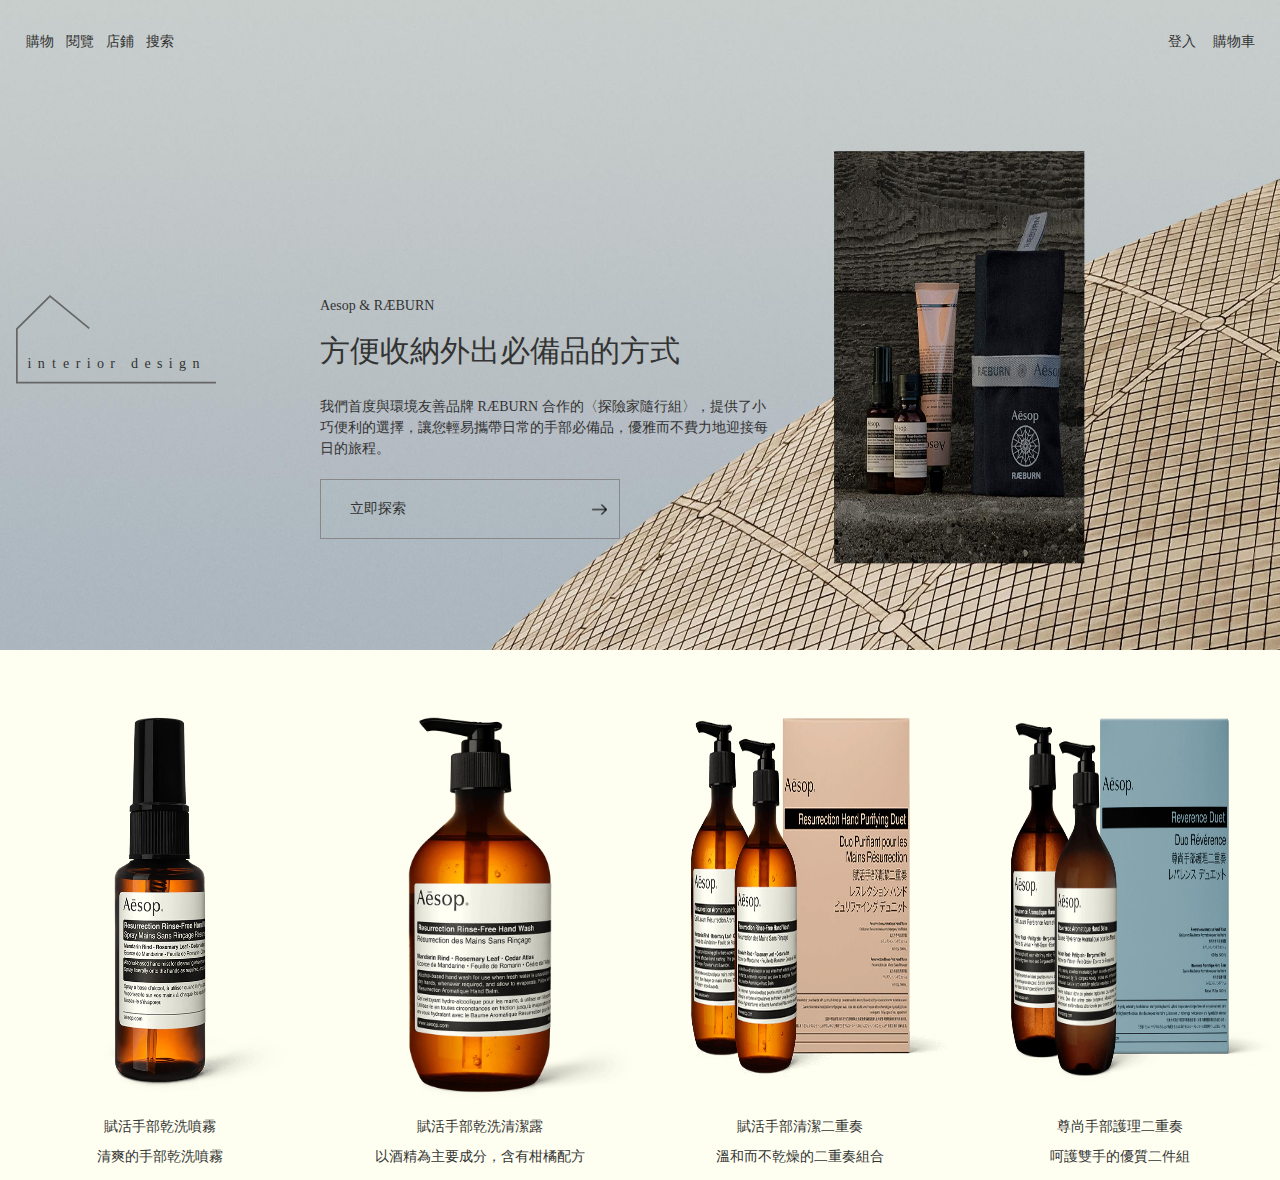
==== index.html @ 41db8bf0 "202103171410" ====
<!DOCTYPE html>
<html lang="en">
<head>
    <meta charset="UTF-8">
    <meta http-equiv="X-UA-Compatible" content="IE=edge">
    <meta name="viewport" content="width=device-width, initial-scale=1.0">
    <title>Aesop | 獻給肌膚、頭髮、身體的護理配方 | Aesop 台灣地區</title>
    <link rel="stylesheet" href="./css/index.css">
    <link rel="stylesheet" href="./lib/reset.css">
</head>

<body>
    <div id="aside">
        <div class="left">
            <a><img src="./img/logo.svg" alt="" id="asideLogo"></a>
            <ul class="aside_kind">
                <li><a href="javascript;">面部肌膚</a></li>
                <li><a href="javascript;">秀髮</a></li>
                <li><a href="javascript;">身體、手部</a></li>
                <li><a href="javascript;">香水</a></li>
                <li><a href="javascript;">家居</a></li>
                <li><a href="javascript;">禮品、禮盒、旅行</a></li>
                <li><a href="javascript;">禮物</a></li>
            </ul>
        </div>
        <div class="middle">
            <ul class="public_kind kind01">
                <li><a href="">以膚質</a></li>
                <li><a href="">護膚禮物</a></li>
                <li><a href="">潔膚</a></li>
                <li><a href="">去角質</a></li>
                <li><a href="">調理和面膜</a></li>
                <li><a href="">面部調理</a></li>
                <li><a href="">保濕</a></li>
                <li><a href="">眼睛和唇部</a></li>
                <li><a href="">剃鬚</a></li>
                <li><a href="">防曬護理/SPF</a></li>
                <li><a href="">禮盒和套裝組</a></li>
                <li><a href="">組合</a></li>
            </ul>
            <ul class="public_kind kind02">
                <li><a href="">查看更多</a></li>
                <li><a href="">洗髮</a></li>
                <li><a href="">潤髮</a></li>
                <li><a href="">調理</a></li>
                <li><a href="">造型</a></li>
            </ul>
            <ul class="public_kind kind03">
                <li><a href="">查看更多</a></li>
                <li><a href="">手部和身體保養物</a></li>
                <li><a href="">手部</a></li>
                <li><a href="">身體</a></li>
                <li><a href="">個人護理</a></li>
                <li><a href="">組合</a></li>
            </ul>
            <ul class="public_kind kind04">
                <li><a href="">查看更多 香水</a></li>
            </ul>
            <ul class="public_kind kind05">
                <li><a href="">查看更多</a></li>
                <li><a href="">家居禮物</a></li>
                <li><a href="">香味家居</a></li>
                <li><a href="">讀物</a></li>
            </ul>
            <ul class="public_kind kind06">
                <li><a href="">查看更多</a></li>
                <li><a href="">季節性禮盒</a></li>
                <li><a href="">面部</a></li>
                <li><a href="">身體及手部</a></li>
                <li><a href="">旅行</a></li>
                <li><a href="">男士</a></li>
            </ul>
            <ul class="public_kind kind07">
                <li><a href="">查看更多</a></li>
                <li><a href="">季節性禮盒</a></li>
                <li><a href="">備受喜愛之配方</a></li>
                <li><a href="">小禮品</a></li>
                <li><a href="">慷慨餽贈</a></li>
                <li><a href="">寵物自己</a></li>
                <li><a href="">家居禮物</a></li>
                <li><a href="">旅行之禮</a></li>
                <li><a href="">禮品組合</a></li>
            </ul>
        </div>
        <div class="right"></div>
        <img src="./img/icon-cancel.svg" alt="" id="asideCancel">
    </div>
    <div id="background">
        <nav>
            <ul class="left">
                <li><a href="">購物</a></li>
                <li><a href="">閱覽</a></li>
                <li><a href="">店鋪</a></li>
                <li><a href="">搜索</a></li>
            </ul>
            <ul></ul>
            <ul class="right">
                <li><a href="">登入</a></li>
                <li><a href="">購物車</a></li>
            </ul>
        </nav>
        <img src="./img/AesopHomepage.jpg" alt="">
    </div>
    <div id="section01">
        <div class="left">
            <img src="./img/logo.svg" alt="" id="logo">
        </div>
        <div class="middle">
            <p>Aesop & RÆBURN</p>
            <h2>方便收納外出必備品的方式</h2>
            <p>我們首度與環境友善品牌 RÆBURN 合作的〈探險家隨行組〉，提供了小巧便利的選擇，讓您輕易攜帶日常的手部必備品，優雅而不費力地迎接每日的旅程。</p>
            <a><button class="button">
                <span>立即探索</span><img src="./img/right-arrow.png" alt="">
            </button></a>
        </div>
        <div class="right"></div>
    </div>
    <div id="section02"></div>
    <script src="lib/jquery.js"></script>
    <script src="js/view/index.js"></script>
</body>
</html>
---- css/index.css ----
* {
  -webkit-box-sizing: border-box;
          box-sizing: border-box;
}

img {
  width: 100%;
}

body {
  position: relative;
  background-color: #fffff1;
}

div#aside {
  display: -webkit-box;
  display: -ms-flexbox;
  display: flex;
  position: absolute;
  left: 0;
  width: 100%;
  height: 100vh;
  border: 1px solid blue;
  background-color: #eee9e5;
  -webkit-transform: translateX(-100%);
          transform: translateX(-100%);
  z-index: 2;
  -webkit-transition: -webkit-transform 1.5s;
  transition: -webkit-transform 1.5s;
  transition: transform 1.5s;
  transition: transform 1.5s, -webkit-transform 1.5s;
}

div#aside div.left {
  width: 33%;
  margin-left: 2%;
  border: 1px solid blue;
}

div#aside div.left a {
  cursor: pointer;
}

div#aside div.left a img#asideLogo {
  width: 150px;
  margin-top: 40%;
  margin-bottom: 8%;
}

div#aside div.left ul.aside_kind li {
  margin-bottom: 3%;
}

div#aside div.left ul.aside_kind li a {
  text-decoration: none;
  color: #333333;
  font-family: 'Noto sans Tc';
  font-weight: 300;
  font-size: 26px;
}

div#aside div.middle {
  width: 33%;
  margin-left: 2%;
}

div#aside div.middle ul.public_kind {
  display: none;
  margin-top: 58%;
  -webkit-transition: -webkit-transform 1.5s;
  transition: -webkit-transform 1.5s;
  transition: transform 1.5s;
  transition: transform 1.5s, -webkit-transform 1.5s;
  -webkit-transform: translateX(-10%);
          transform: translateX(-10%);
}

div#aside div.middle ul.public_kind li {
  margin-bottom: 2%;
}

div#aside div.middle ul.public_kind li a {
  text-decoration: none;
  color: #333333;
  font-family: 'Noto sans Tc';
  font-weight: 300;
  font-size: 26px;
}

div#aside div.middle ul.mouseShow {
  display: block;
  -webkit-transform: translateX(-10%);
          transform: translateX(-10%);
}

div#aside div.middle ul.public_kind > li:nth-child(1) {
  margin-bottom: 7%;
}

div#aside div.right {
  width: 33%;
}

div#aside img#asideCancel {
  width: 20px;
  position: absolute;
  right: 5%;
  top: 10%;
  cursor: pointer;
}

div#background {
  position: relative;
}

div#background nav {
  display: -webkit-box;
  display: -ms-flexbox;
  display: flex;
  position: absolute;
  top: 5%;
  left: 2%;
  width: 100%;
}

div#background nav ul {
  width: 33%;
  list-style: none;
}

div#background nav ul li {
  display: inline-block;
  list-style: none;
  margin-right: 2%;
}

div#background nav ul li :after {
  content: '';
  position: absolute;
  bottom: -2px;
  left: 0;
  width: 0%;
  border-bottom: 0px solid #333333;
  -webkit-transition: all .5s;
  transition: all .5s;
}

div#background nav ul li :hover:after {
  width: 100%;
  border-bottom: 1px solid #333333;
}

div#background nav ul li a {
  position: relative;
  font-size: 14px;
  text-decoration: none;
  color: #333333;
  font-family: 'Noto Sans Tc';
  font-weight: 300;
  z-index: 2;
}

div#background nav ul.right {
  text-align: right;
  margin-right: 3%;
}

div#background nav ul.right li {
  margin-right: 3%;
}

div#background img {
  height: 650px;
}

div#section01 {
  position: absolute;
  width: 100%;
  top: 25%;
  display: -webkit-box;
  display: -ms-flexbox;
  display: flex;
}

div#section01 div.left {
  width: 25%;
}

div#section01 div.left img#logo {
  margin-left: 5%;
  width: 200px;
}

div#section01 div.middle {
  width: 35%;
}

div#section01 div.middle p {
  font-size: 14px;
  margin-bottom: 20px;
  line-height: 1.5;
  font-family: 'Noto Sans TC';
  font-weight: 400;
  color: #333333;
}

div#section01 div.middle h2 {
  font-size: 30px;
  margin-bottom: 30px;
  font-family: 'Noto Sans TC';
  font-weight: 400;
  color: #333333;
}

div#section01 div.middle a {
  cursor: pointer;
}

div#section01 div.middle a :hover {
  background-color: #333333;
}

div#section01 div.middle a :hover span {
  color: #fffff1;
}

div#section01 div.middle a button {
  background: none;
  border: 1px solid #888888;
  cursor: pointer;
  display: -webkit-box;
  display: -ms-flexbox;
  display: flex;
  -webkit-box-pack: justify;
      -ms-flex-pack: justify;
          justify-content: space-between;
  -webkit-box-align: center;
      -ms-flex-align: center;
          align-items: center;
  width: 300px;
  height: 60px;
  -webkit-transition: all .5s;
  transition: all .5s;
}

div#section01 div.middle a button span {
  font-size: 14px;
  font-family: 'Noto Sans TC';
  font-weight: 400;
  color: #333333;
  margin-left: 8%;
  -webkit-transition: all .5s;
  transition: all .5s;
}

div#section01 div.middle a button img {
  width: 15px;
  margin-right: 2%;
}

div#section01 div.right {
  width: 40%;
}

div#section02 {
  display: -webkit-box;
  display: -ms-flexbox;
  display: flex;
  margin-top: 5%;
}

div#section02 .section02_product {
  width: 25%;
}

div#section02 .section02_product a {
  text-decoration: none;
  position: relative;
  display: block;
  margin: 0 auto;
}

div#section02 .section02_product a :after {
  content: '';
  position: absolute;
  bottom: -2px;
  left: 35%;
  width: 0%;
  border-bottom: 0px solid #333333;
  -webkit-transition: all .5s;
  transition: all .5s;
}

div#section02 .section02_product a :hover:after {
  width: 30%;
  border-bottom: 1px solid #333333;
}

div#section02 .section02_product img {
  height: 400px;
}

div#section02 .section02_product h1.section02_title {
  position: relative;
  font-size: 14px;
  font-family: 'Noto Sans TC';
  font-weight: 400;
  color: #333333;
  text-align: center;
  margin-bottom: 5%;
}
/*# sourceMappingURL=index.css.map */
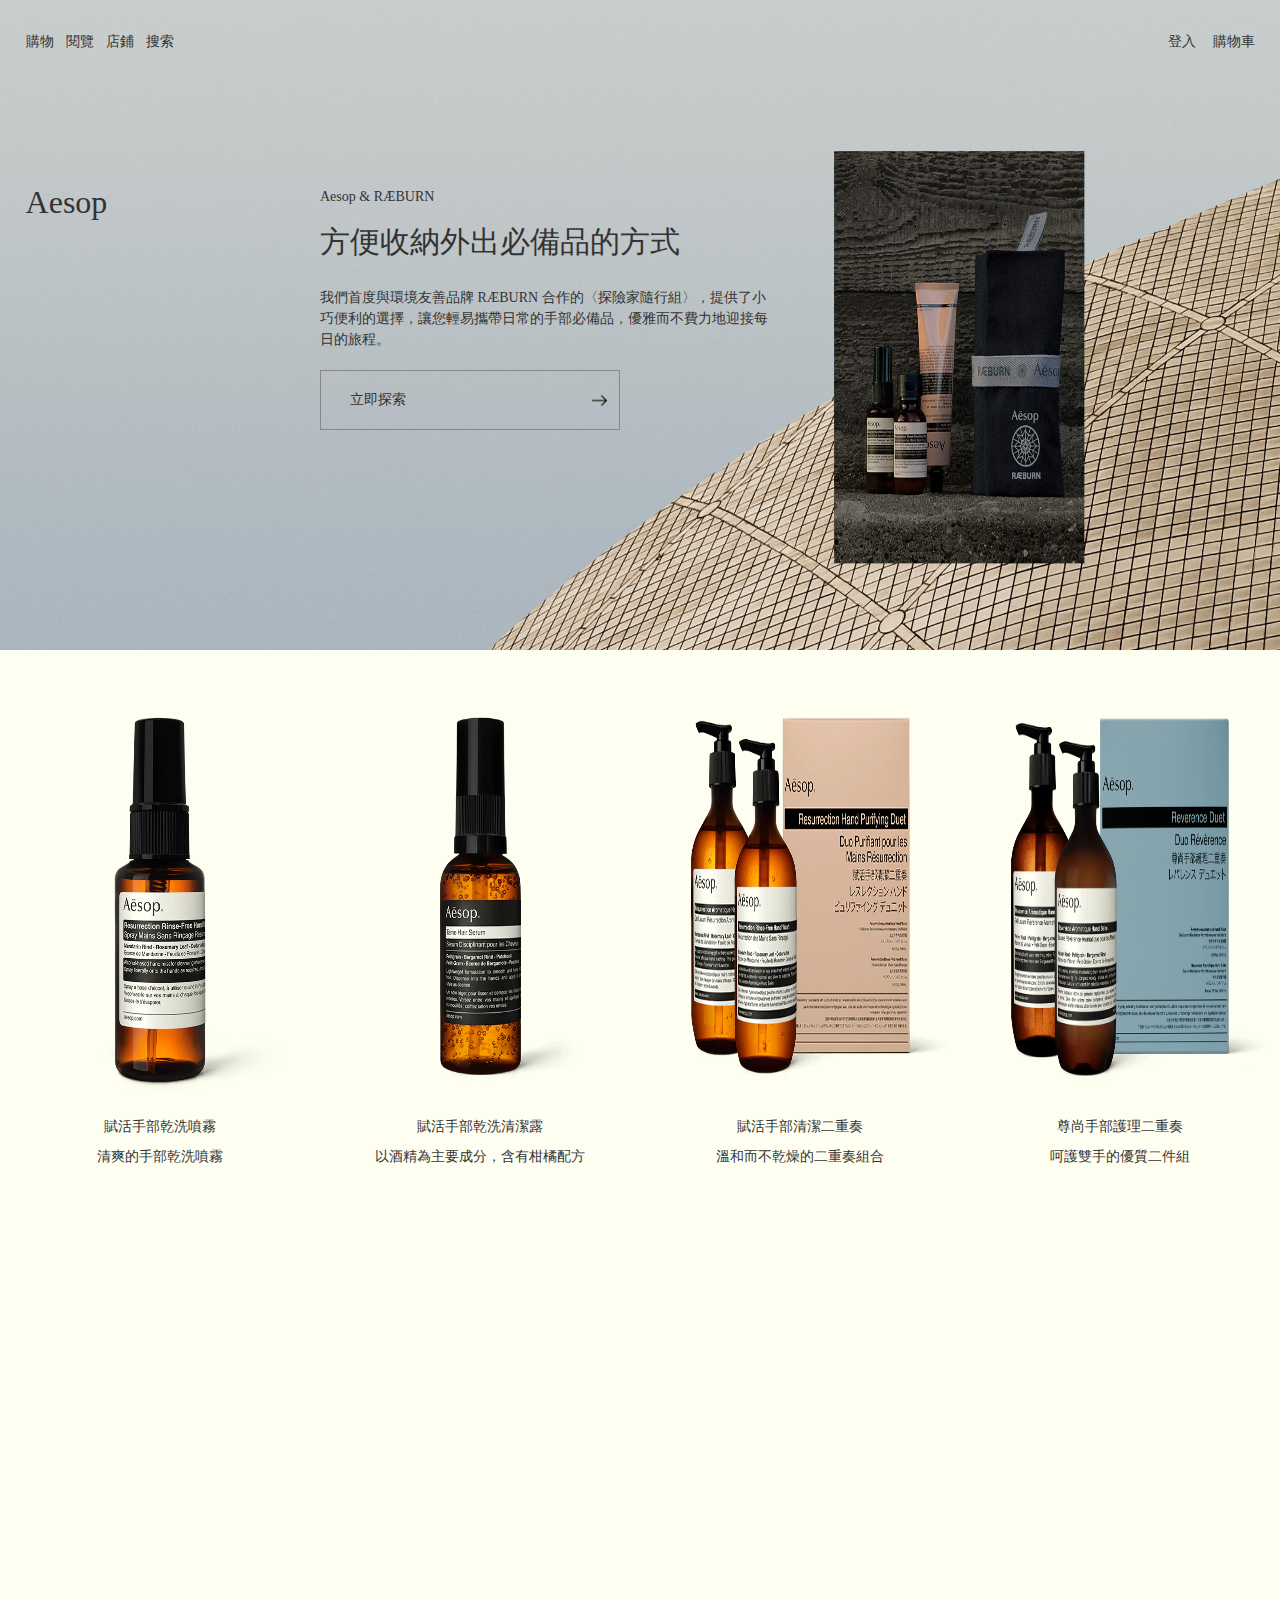
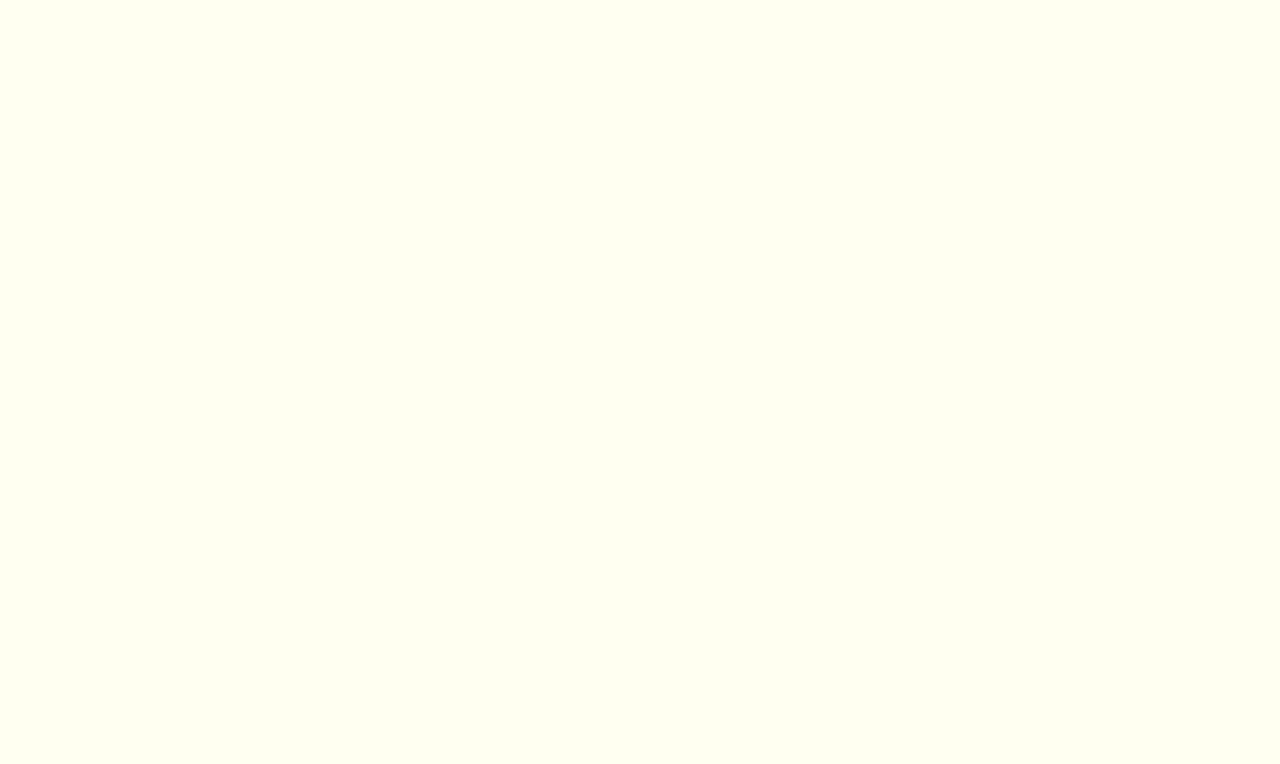
==== commit 5e4aea89: "202103171700  section03 完成" ====
--- a/index.html
+++ b/index.html
@@ -12,7 +12,7 @@
 <body>
     <div id="aside">
         <div class="left">
-            <a><img src="./img/logo.svg" alt="" id="asideLogo"></a>
+            <a><h1 id="asideLogo">Aesop</h1></a>
             <ul class="aside_kind">
                 <li><a href="javascript;">面部肌膚</a></li>
                 <li><a href="javascript;">秀髮</a></li>
@@ -99,11 +99,11 @@
                 <li><a href="">購物車</a></li>
             </ul>
         </nav>
-        <img src="./img/AesopHomepage.jpg" alt="">
+        <img src="./img/index/AesopHomepage.jpg" alt="">
     </div>
     <div id="section01">
         <div class="left">
-            <img src="./img/logo.svg" alt="" id="logo">
+            <a href=""><h1 id="logo">Aesop</h1></a>
         </div>
         <div class="middle">
             <p>Aesop & RÆBURN</p>
@@ -116,6 +116,22 @@
         <div class="right"></div>
     </div>
     <div id="section02"></div>
+    <div id="section03">
+        <div class="section03Container">
+            <div class="left">
+                <h2>撫躁順髮精華</h2>
+                <h3>苦澄、佛手柑、廣藿香</h3>
+                <p>獻給髮絲的精華配方</p>
+                <a href="">發現更多</a>
+            </div>
+            <div class="right">
+                <h2>造型凝露</h2>
+                <h3>萊姆、佛手柑、丁香</h3>
+                <p>定型與水潤之間的平衡</p>
+                <a href="">發現更多</a>
+            </div>
+        </div>
+    </div>
     <script src="lib/jquery.js"></script>
     <script src="js/view/index.js"></script>
 </body>
--- a/css/index.css
+++ b/css/index.css
@@ -39,12 +39,17 @@
 
 div#aside div.left a {
   cursor: pointer;
-}
-
-div#aside div.left a img#asideLogo {
-  width: 150px;
-  margin-top: 40%;
-  margin-bottom: 8%;
+  text-decoration: none;
+}
+
+div#aside div.left a h1#asideLogo {
+  color: #333333;
+  font-family: 'Noto Sans TC';
+  font-weight: 400;
+  margin-top: 35%;
+  margin-bottom: 15%;
+  margin-left: 2%;
+  font-size: 32px;
 }
 
 div#aside div.left ul.aside_kind li {
@@ -176,7 +181,7 @@
 div#section01 {
   position: absolute;
   width: 100%;
-  top: 25%;
+  top: 10%;
   display: -webkit-box;
   display: -ms-flexbox;
   display: flex;
@@ -186,9 +191,16 @@
   width: 25%;
 }
 
-div#section01 div.left img#logo {
-  margin-left: 5%;
-  width: 200px;
+div#section01 div.left a {
+  text-decoration: none;
+}
+
+div#section01 div.left a h1#logo {
+  color: #333333;
+  font-family: 'Noto Sans TC';
+  font-weight: 400;
+  margin-left: 8%;
+  font-size: 32px;
 }
 
 div#section01 div.middle {
@@ -309,4 +321,118 @@
   text-align: center;
   margin-bottom: 5%;
 }
+
+div#section03 {
+  margin-top: 5%;
+}
+
+div#section03 div.section03Container {
+  display: -webkit-box;
+  display: -ms-flexbox;
+  display: flex;
+  width: 100%;
+  margin-bottom: 500px;
+}
+
+div#section03 div.section03Container div.left {
+  width: 50%;
+  background-image: url("../img/index/Aesop_Tame1.jpg");
+  background-repeat: no-repeat;
+  background-size: 300%;
+  background-position: bottom center;
+  -webkit-transition: opacity,1s;
+  transition: opacity,1s;
+  opacity: 0;
+}
+
+div#section03 div.section03Container div.left h2 {
+  font-size: 30px;
+  font-family: 'Noto Sans TC';
+  font-weight: 300;
+  color: #FFFEF2;
+  text-align: center;
+  margin-bottom: 5%;
+  margin-top: 15%;
+}
+
+div#section03 div.section03Container div.left h3 {
+  font-size: 16px;
+  font-family: 'Noto Sans TC';
+  font-weight: 300;
+  color: #FFFEF2;
+  text-align: center;
+  margin-bottom: 5%;
+}
+
+div#section03 div.section03Container div.left P {
+  font-size: 14px;
+  font-family: 'Noto Sans TC';
+  font-weight: 300;
+  color: #FFFEF2;
+  text-align: center;
+  margin-bottom: 5%;
+}
+
+div#section03 div.section03Container div.left a {
+  display: block;
+  font-size: 16px;
+  font-family: 'Noto Sans TC';
+  font-weight: 300;
+  color: #FFFEF2;
+  text-align: center;
+  margin-bottom: 55%;
+}
+
+div#section03 div.section03Container div.right {
+  width: 50%;
+  background-image: url("../img/index/Aesop_Tame.jpg");
+  background-repeat: no-repeat;
+  background-size: 300%;
+  background-position: bottom center;
+  -webkit-transition: opacity,1s;
+  transition: opacity,1s;
+  opacity: 0;
+}
+
+div#section03 div.section03Container div.right h2 {
+  font-size: 30px;
+  font-family: 'Noto Sans TC';
+  font-weight: 300;
+  color: #FFFEF2;
+  text-align: center;
+  margin-bottom: 5%;
+  margin-top: 15%;
+}
+
+div#section03 div.section03Container div.right h3 {
+  font-size: 16px;
+  font-family: 'Noto Sans TC';
+  font-weight: 300;
+  color: #FFFEF2;
+  text-align: center;
+  margin-bottom: 5%;
+}
+
+div#section03 div.section03Container div.right P {
+  font-size: 14px;
+  font-family: 'Noto Sans TC';
+  font-weight: 300;
+  color: #FFFEF2;
+  text-align: center;
+  margin-bottom: 5%;
+}
+
+div#section03 div.section03Container div.right a {
+  display: block;
+  font-size: 16px;
+  font-family: 'Noto Sans TC';
+  font-weight: 300;
+  color: #FFFEF2;
+  text-align: center;
+  margin-bottom: 55%;
+}
+
+div#section03 div.section03Container div.s03Active {
+  opacity: 1;
+}
 /*# sourceMappingURL=index.css.map */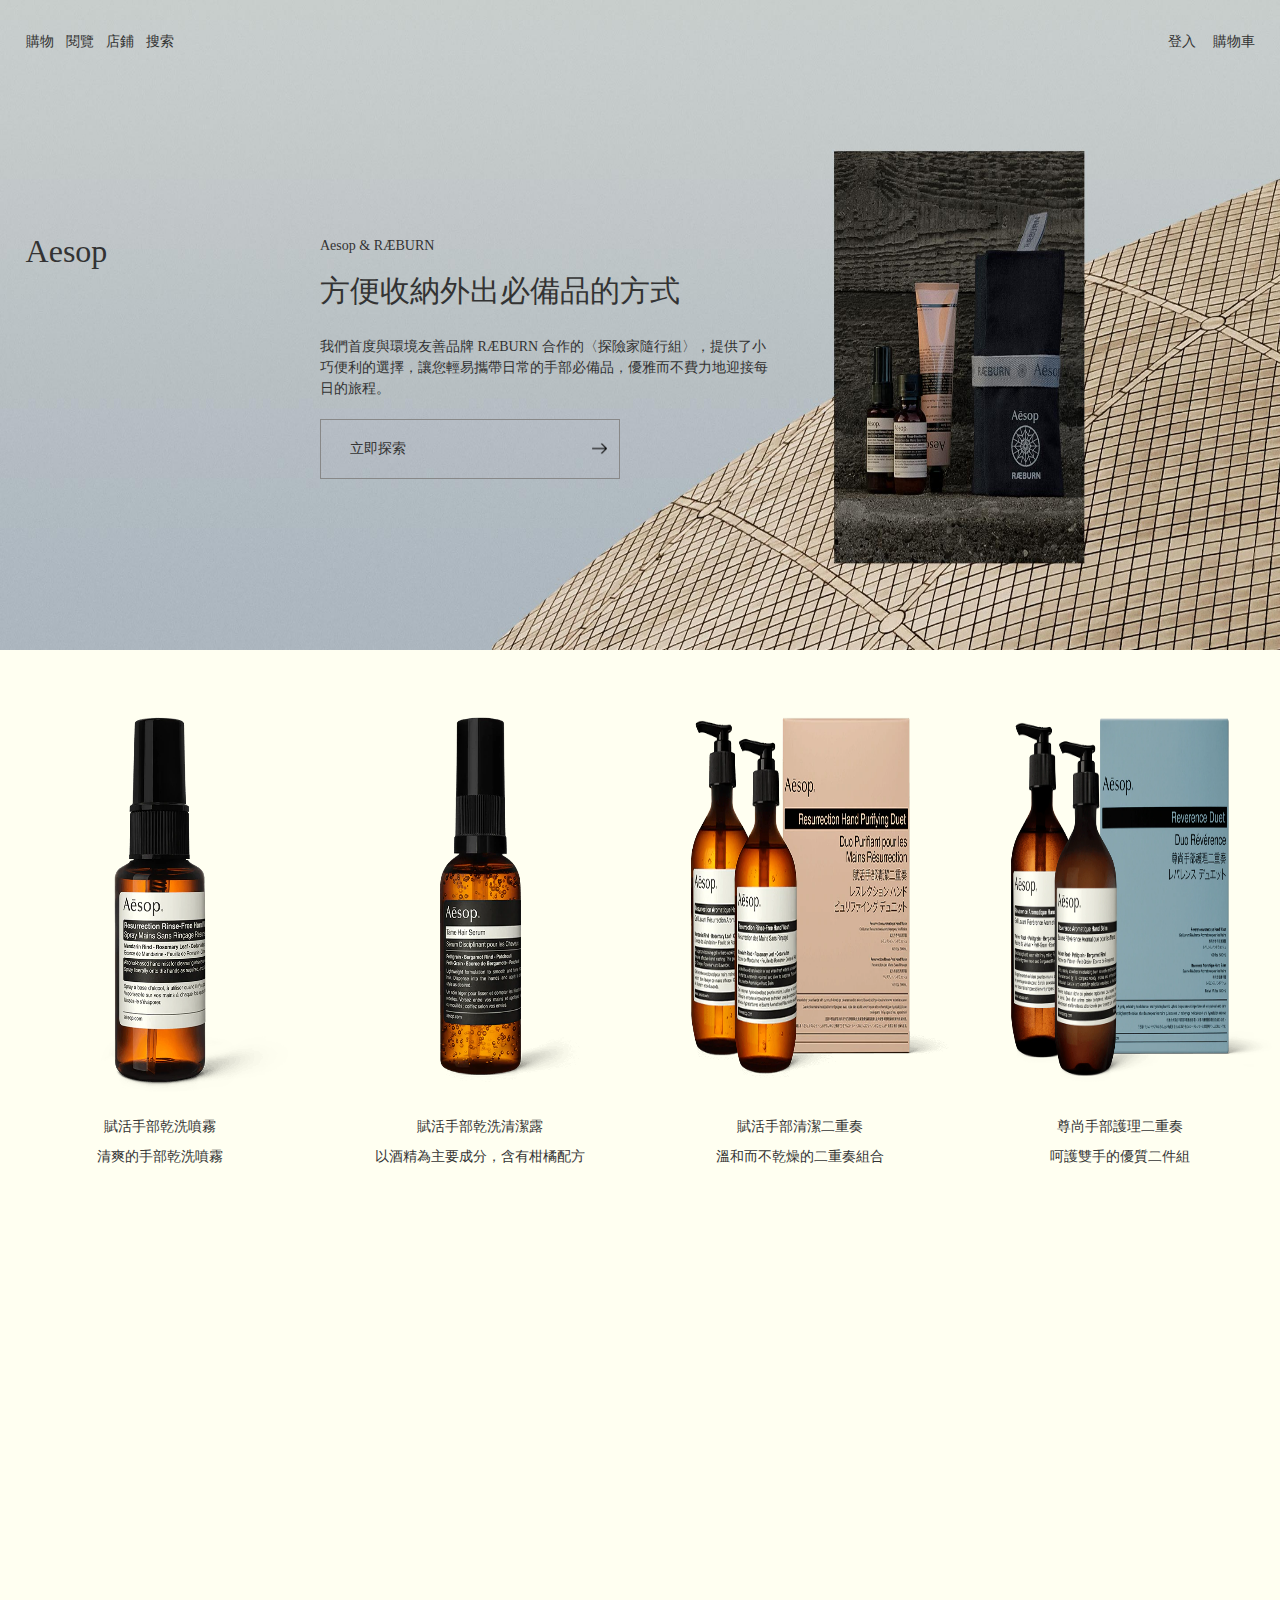
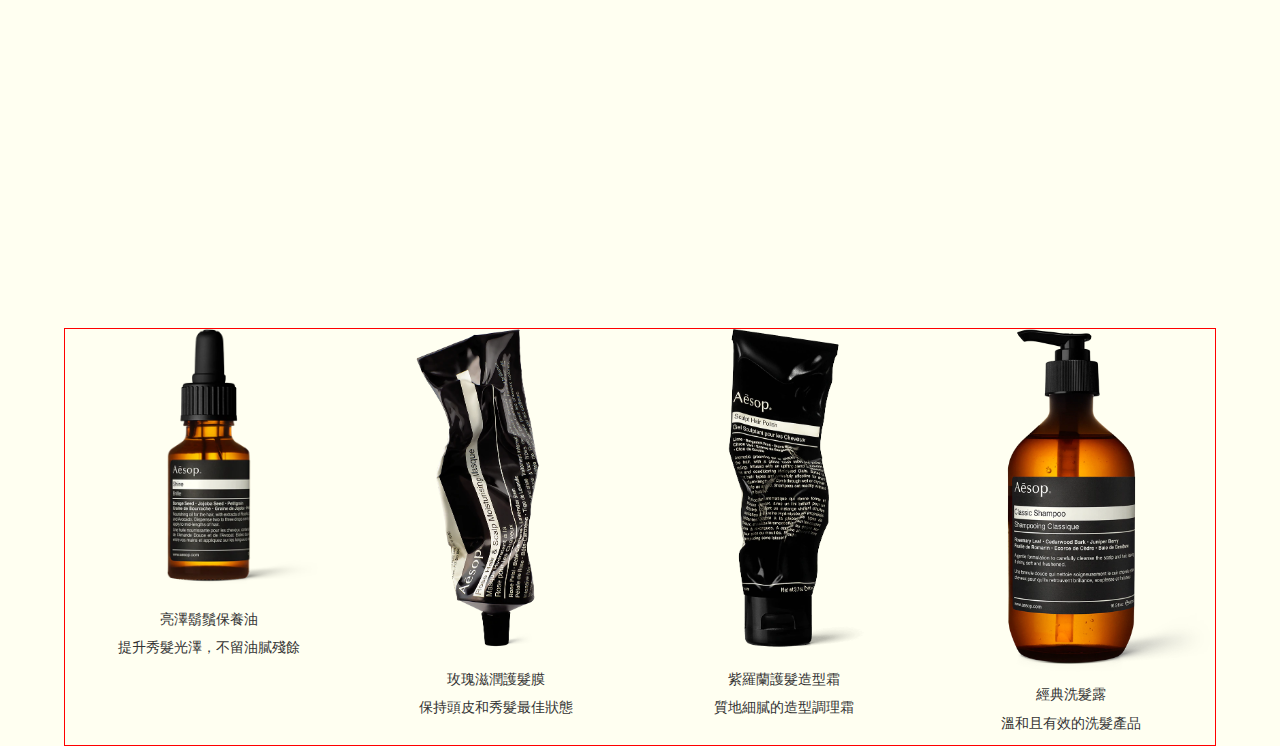
==== commit 25fec85f: "Merge pull request #8 from SamWang231654/dev" ====
--- a/index.html
+++ b/index.html
@@ -132,6 +132,11 @@
             </div>
         </div>
     </div>
+    <div id="section04">
+        <div class="section04Container">
+            
+        </div>
+    </div>
     <script src="lib/jquery.js"></script>
     <script src="js/view/index.js"></script>
 </body>
--- a/css/index.css
+++ b/css/index.css
@@ -281,18 +281,18 @@
   margin-top: 5%;
 }
 
-div#section02 .section02_product {
+div#section02 .section_product {
   width: 25%;
 }
 
-div#section02 .section02_product a {
+div#section02 .section_product a {
   text-decoration: none;
   position: relative;
   display: block;
   margin: 0 auto;
 }
 
-div#section02 .section02_product a :after {
+div#section02 .section_product a :after {
   content: '';
   position: absolute;
   bottom: -2px;
@@ -303,16 +303,16 @@
   transition: all .5s;
 }
 
-div#section02 .section02_product a :hover:after {
+div#section02 .section_product a :hover:after {
   width: 30%;
   border-bottom: 1px solid #333333;
 }
 
-div#section02 .section02_product img {
+div#section02 .section_product img {
   height: 400px;
 }
 
-div#section02 .section02_product h1.section02_title {
+div#section02 .section_product h1.section_title {
   position: relative;
   font-size: 14px;
   font-family: 'Noto Sans TC';
@@ -331,7 +331,6 @@
   display: -ms-flexbox;
   display: flex;
   width: 100%;
-  margin-bottom: 500px;
 }
 
 div#section03 div.section03Container div.left {
@@ -435,4 +434,60 @@
 div#section03 div.section03Container div.s03Active {
   opacity: 1;
 }
+
+div#section04 {
+  margin-top: 5%;
+}
+
+div#section04 div.section04Container {
+  display: -webkit-box;
+  display: -ms-flexbox;
+  display: flex;
+  width: 90%;
+  margin: 0 auto;
+  border: 1px solid red;
+}
+
+div#section04 div.section04Container .section_product {
+  -ms-flex-negative: 0;
+      flex-shrink: 0;
+  width: 25%;
+}
+
+div#section04 div.section04Container .section_product a {
+  text-decoration: none;
+  position: relative;
+  display: block;
+  margin: 0 auto;
+}
+
+div#section04 div.section04Container .section_product a :after {
+  content: '';
+  position: absolute;
+  bottom: -2px;
+  left: 35%;
+  width: 0%;
+  border-bottom: 0px solid #333333;
+  -webkit-transition: all .5s;
+  transition: all .5s;
+}
+
+div#section04 div.section04Container .section_product a :hover:after {
+  width: 30%;
+  border-bottom: 1px solid #333333;
+}
+
+div#section04 div.section04Container .section_product img {
+  height: 20%;
+}
+
+div#section04 div.section04Container .section_product h1.section_title {
+  position: relative;
+  font-size: 14px;
+  font-family: 'Noto Sans TC';
+  font-weight: 400;
+  color: #333333;
+  text-align: center;
+  margin-bottom: 5%;
+}
 /*# sourceMappingURL=index.css.map */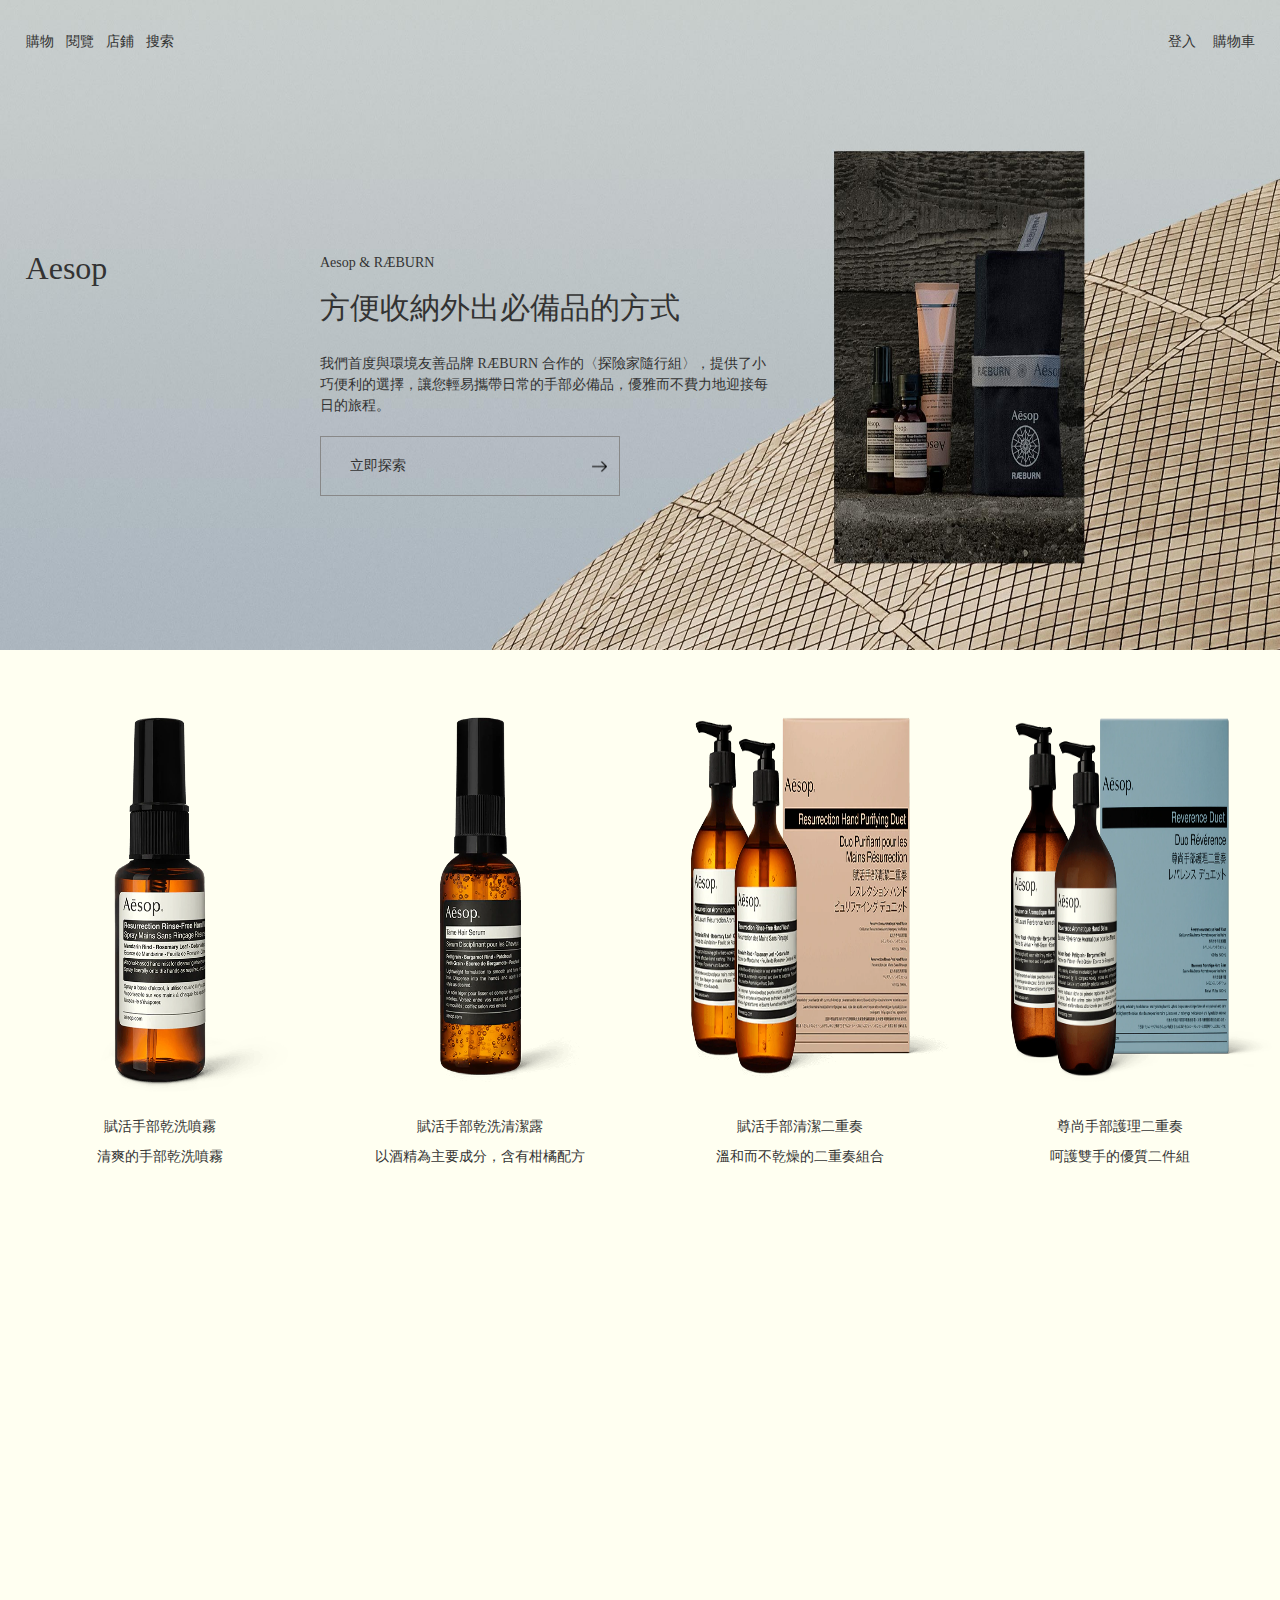
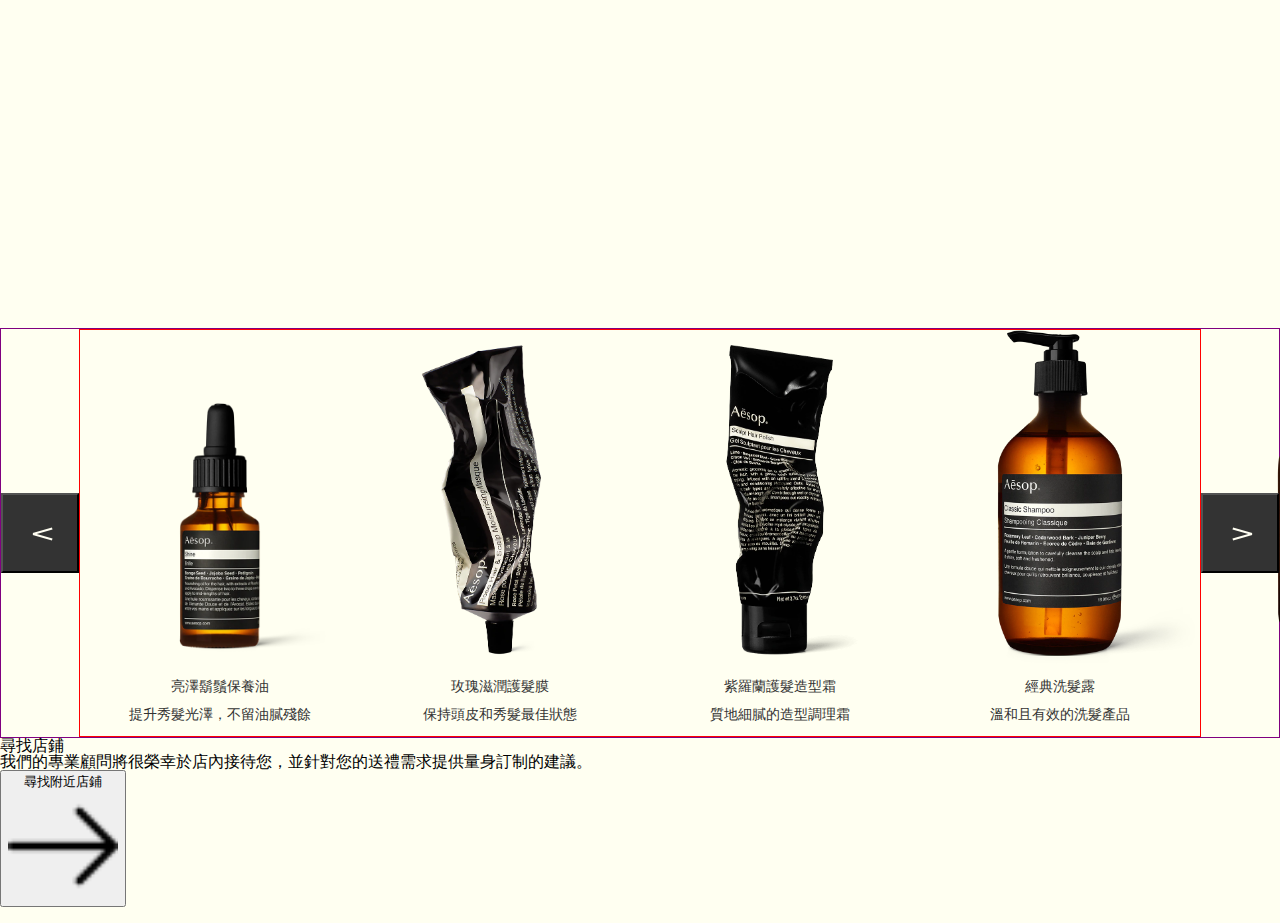
==== commit 39276759: "Merge pull request #9 from SamWang231654/dev" ====
--- a/index.html
+++ b/index.html
@@ -1,5 +1,5 @@
 <!DOCTYPE html>
-<html lang="en">
+<html lang="zh-hant">
 <head>
     <meta charset="UTF-8">
     <meta http-equiv="X-UA-Compatible" content="IE=edge">
@@ -133,11 +133,34 @@
         </div>
     </div>
     <div id="section04">
+        <button id="leftArrow">
+            <span id="arrow1"></span>
+            <span id="arrow2"></span>
+        </button> 
         <div class="section04Container">
-            
+        </div>
+        <button id="rightArrow">
+            <span id="arrow3"></span>
+            <span id="arrow4"></span>
+        </button>  
+    </div>
+    <div id="section05">
+        <div class="left">
+            <h2>尋找店鋪</h2>
+            <p>我們的專業顧問將很榮幸於店內接待您，並針對您的送禮需求提供量身訂制的建議。</p>
+            <a><button class="button">
+                <span>尋找附近店鋪</span><img src="./img/right-arrow.png" alt="">
+            </button></a>
+        </div>
+        <div class="right">
+            <div class="carouselContainer">
+                <div class="carouselSlider">
+                    <img src="" alt="">
+                </div>
+            </div>
         </div>
     </div>
     <script src="lib/jquery.js"></script>
-    <script src="js/view/index.js"></script>
+    <script defer src="js/view/index.js"></script>
 </body>
 </html>--- a/css/index.css
+++ b/css/index.css
@@ -237,6 +237,7 @@
 }
 
 div#section01 div.middle a button {
+  outline: none;
   background: none;
   border: 1px solid #888888;
   cursor: pointer;
@@ -437,6 +438,78 @@
 
 div#section04 {
   margin-top: 5%;
+  border: 1px solid purple;
+  display: -webkit-box;
+  display: -ms-flexbox;
+  display: flex;
+  -webkit-box-pack: center;
+      -ms-flex-pack: center;
+          justify-content: center;
+  -webkit-box-align: center;
+      -ms-flex-align: center;
+          align-items: center;
+}
+
+div#section04 button#leftArrow {
+  outline: none;
+  position: relative;
+  width: 80px;
+  height: 80px;
+  cursor: pointer;
+  background-color: #333333;
+}
+
+div#section04 button#leftArrow span#arrow1 {
+  position: absolute;
+  left: 40%;
+  width: 20px;
+  border: 1px solid #FFFEF2;
+  -webkit-transform-origin: left;
+          transform-origin: left;
+  -webkit-transform: rotate(-16deg);
+          transform: rotate(-16deg);
+}
+
+div#section04 button#leftArrow span#arrow2 {
+  position: absolute;
+  left: 40%;
+  width: 20px;
+  border: 1px solid #FFFEF2;
+  -webkit-transform-origin: left;
+          transform-origin: left;
+  -webkit-transform: rotate(16deg);
+          transform: rotate(16deg);
+}
+
+div#section04 button#rightArrow {
+  cursor: pointer;
+  outline: none;
+  position: relative;
+  width: 80px;
+  height: 80px;
+  background-color: #333333;
+}
+
+div#section04 button#rightArrow span#arrow3 {
+  position: absolute;
+  left: 40%;
+  width: 20px;
+  border: 1px solid #FFFEF2;
+  -webkit-transform-origin: right;
+          transform-origin: right;
+  -webkit-transform: rotate(-16deg);
+          transform: rotate(-16deg);
+}
+
+div#section04 button#rightArrow span#arrow4 {
+  position: absolute;
+  left: 40%;
+  width: 20px;
+  border: 1px solid #FFFEF2;
+  -webkit-transform-origin: right;
+          transform-origin: right;
+  -webkit-transform: rotate(16deg);
+          transform: rotate(16deg);
 }
 
 div#section04 div.section04Container {
@@ -446,6 +519,9 @@
   width: 90%;
   margin: 0 auto;
   border: 1px solid red;
+  -webkit-box-align: end;
+      -ms-flex-align: end;
+          align-items: flex-end;
 }
 
 div#section04 div.section04Container .section_product {
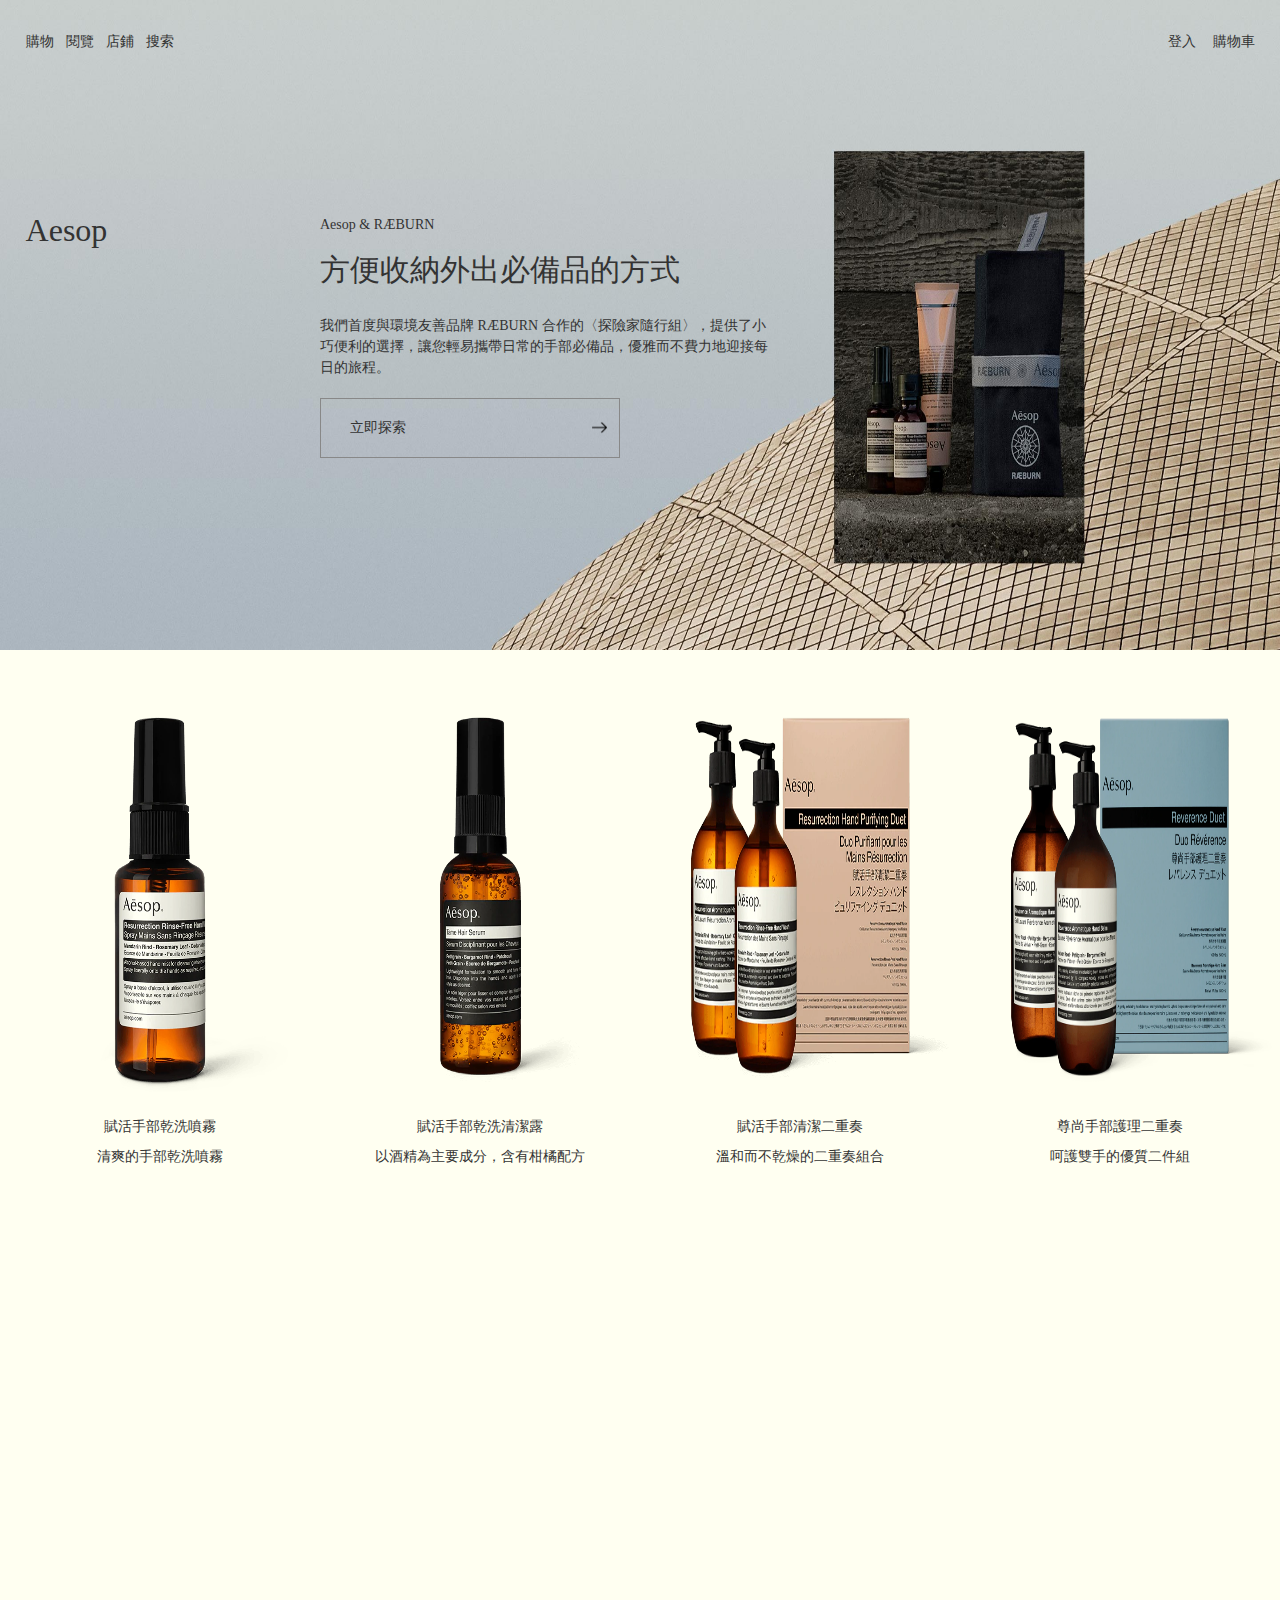
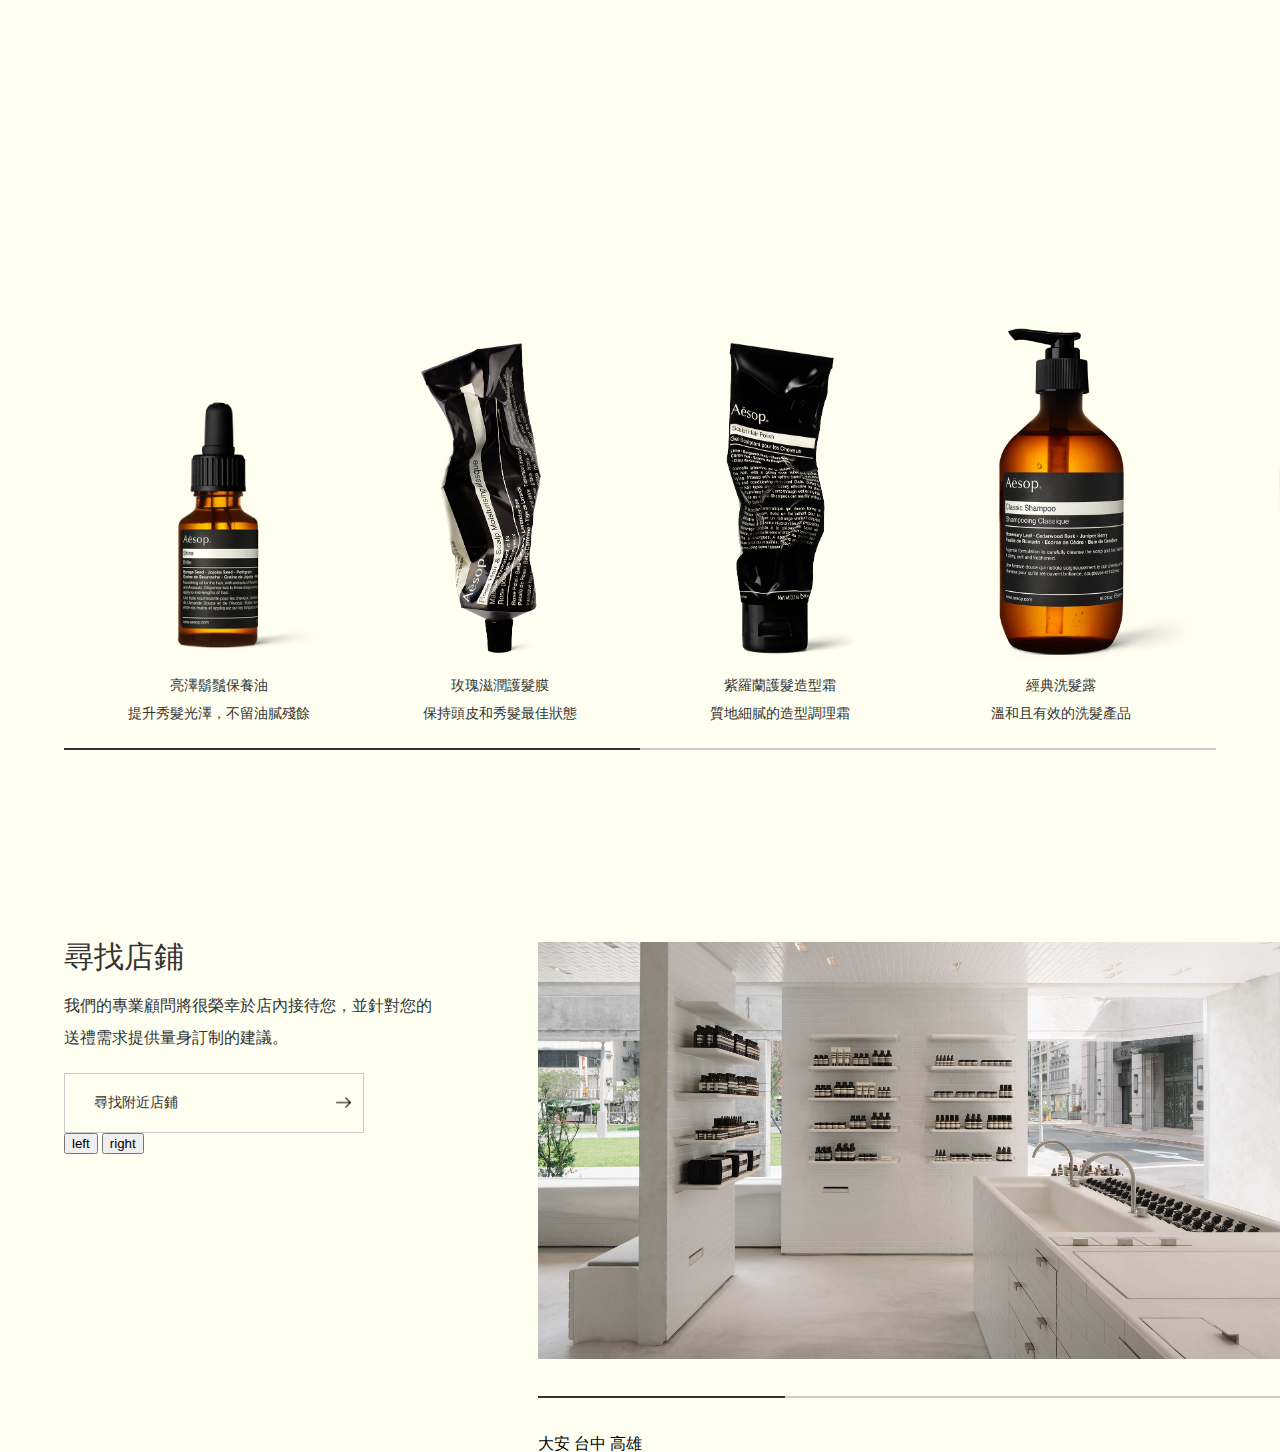
==== commit 0ee13194: "202103221515" ====
--- a/index.html
+++ b/index.html
@@ -1,5 +1,6 @@
 <!DOCTYPE html>
 <html lang="zh-hant">
+
 <head>
     <meta charset="UTF-8">
     <meta http-equiv="X-UA-Compatible" content="IE=edge">
@@ -12,15 +13,17 @@
 <body>
     <div id="aside">
         <div class="left">
-            <a><h1 id="asideLogo">Aesop</h1></a>
+            <a>
+                <h1 id="asideLogo">Aesop</h1>
+            </a>
             <ul class="aside_kind">
-                <li><a href="javascript;">面部肌膚</a></li>
-                <li><a href="javascript;">秀髮</a></li>
-                <li><a href="javascript;">身體、手部</a></li>
-                <li><a href="javascript;">香水</a></li>
-                <li><a href="javascript;">家居</a></li>
-                <li><a href="javascript;">禮品、禮盒、旅行</a></li>
-                <li><a href="javascript;">禮物</a></li>
+                <li><a href="javascript:;">面部肌膚</a></li>
+                <li><a href="javascript:;">秀髮</a></li>
+                <li><a href="javascript:;">身體、手部</a></li>
+                <li><a href="javascript:;">香水</a></li>
+                <li><a href="javascript:;">家居</a></li>
+                <li><a href="javascript:;">禮品、禮盒、旅行</a></li>
+                <li><a href="javascript:;">禮物</a></li>
             </ul>
         </div>
         <div class="middle">
@@ -103,15 +106,17 @@
     </div>
     <div id="section01">
         <div class="left">
-            <a href=""><h1 id="logo">Aesop</h1></a>
+            <a href="">
+                <h1 id="logo">Aesop</h1>
+            </a>
         </div>
         <div class="middle">
             <p>Aesop & RÆBURN</p>
             <h2>方便收納外出必備品的方式</h2>
             <p>我們首度與環境友善品牌 RÆBURN 合作的〈探險家隨行組〉，提供了小巧便利的選擇，讓您輕易攜帶日常的手部必備品，優雅而不費力地迎接每日的旅程。</p>
             <a><button class="button">
-                <span>立即探索</span><img src="./img/right-arrow.png" alt="">
-            </button></a>
+                    <span>立即探索</span><img src="./img/right-arrow.png" alt="">
+                </button></a>
         </div>
         <div class="right"></div>
     </div>
@@ -136,26 +141,40 @@
         <button id="leftArrow">
             <span id="arrow1"></span>
             <span id="arrow2"></span>
-        </button> 
+        </button>
         <div class="section04Container">
         </div>
         <button id="rightArrow">
             <span id="arrow3"></span>
             <span id="arrow4"></span>
-        </button>  
+        </button>
     </div>
+    <div class="progressBar"><span class="smallBar"></span></div>
     <div id="section05">
         <div class="left">
             <h2>尋找店鋪</h2>
             <p>我們的專業顧問將很榮幸於店內接待您，並針對您的送禮需求提供量身訂制的建議。</p>
             <a><button class="button">
-                <span>尋找附近店鋪</span><img src="./img/right-arrow.png" alt="">
-            </button></a>
+                    <span>尋找附近店鋪</span><img src="./img/right-arrow.png" alt="">
+                </button></a>
+            <button id="s05left">left</button>
+            <button id="s05right">right</button>
         </div>
         <div class="right">
             <div class="carouselContainer">
                 <div class="carouselSlider">
-                    <img src="" alt="">
+                    <img src="./img/index/Aesop_Hanshin_Arena_Kaohsiung_Carousel_1_Desktop_2560x1440px.jpg" alt=""
+                        id="lastClone">
+                    <img src="./img/index/Aesop_Store_Daan_Hero_Bleed_Desktop_2880x1620px.jpg" alt="">
+                    <img src="./img/index/Aesop_Counter_Taichung_Hero_Bleed_Desktop_2880x1620px.jpg" alt="">
+                    <img src="./img/index/Aesop_Hanshin_Arena_Kaohsiung_Carousel_1_Desktop_2560x1440px.jpg" alt="">
+                    <img src="./img/index/Aesop_Store_Daan_Hero_Bleed_Desktop_2880x1620px.jpg" alt="" id="firstClone">
+                </div>
+                <div class="s5_progressBar"><span class="smallBar"></span></div>
+                <div class="storeName">
+                    <h2>大安</h2>
+                    <h2>台中</h2>
+                    <h2>高雄</h2>
                 </div>
             </div>
         </div>
@@ -163,4 +182,5 @@
     <script src="lib/jquery.js"></script>
     <script defer src="js/view/index.js"></script>
 </body>
+
 </html>--- a/css/index.css
+++ b/css/index.css
@@ -1,6 +1,5 @@
 * {
-  -webkit-box-sizing: border-box;
-          box-sizing: border-box;
+  box-sizing: border-box;
 }
 
 img {
@@ -13,22 +12,16 @@
 }
 
 div#aside {
-  display: -webkit-box;
-  display: -ms-flexbox;
   display: flex;
   position: absolute;
   left: 0;
   width: 100%;
   height: 100vh;
   border: 1px solid blue;
-  background-color: #eee9e5;
-  -webkit-transform: translateX(-100%);
-          transform: translateX(-100%);
+  background-color: #fffff1;
+  transform: translateX(-100%);
   z-index: 2;
-  -webkit-transition: -webkit-transform 1.5s;
-  transition: -webkit-transform 1.5s;
   transition: transform 1.5s;
-  transition: transform 1.5s, -webkit-transform 1.5s;
 }
 
 div#aside div.left {
@@ -72,16 +65,13 @@
 div#aside div.middle ul.public_kind {
   display: none;
   margin-top: 58%;
-  -webkit-transition: -webkit-transform 1.5s;
-  transition: -webkit-transform 1.5s;
   transition: transform 1.5s;
-  transition: transform 1.5s, -webkit-transform 1.5s;
-  -webkit-transform: translateX(-10%);
-          transform: translateX(-10%);
+  transform: translateX(-10%);
 }
 
 div#aside div.middle ul.public_kind li {
   margin-bottom: 2%;
+  opacity: 0;
 }
 
 div#aside div.middle ul.public_kind li a {
@@ -94,8 +84,7 @@
 
 div#aside div.middle ul.mouseShow {
   display: block;
-  -webkit-transform: translateX(-10%);
-          transform: translateX(-10%);
+  transform: translateX(-10%);
 }
 
 div#aside div.middle ul.public_kind > li:nth-child(1) {
@@ -119,8 +108,6 @@
 }
 
 div#background nav {
-  display: -webkit-box;
-  display: -ms-flexbox;
   display: flex;
   position: absolute;
   top: 5%;
@@ -146,7 +133,6 @@
   left: 0;
   width: 0%;
   border-bottom: 0px solid #333333;
-  -webkit-transition: all .5s;
   transition: all .5s;
 }
 
@@ -181,9 +167,7 @@
 div#section01 {
   position: absolute;
   width: 100%;
-  top: 10%;
-  display: -webkit-box;
-  display: -ms-flexbox;
+  top: 7%;
   display: flex;
 }
 
@@ -241,18 +225,11 @@
   background: none;
   border: 1px solid #888888;
   cursor: pointer;
-  display: -webkit-box;
-  display: -ms-flexbox;
-  display: flex;
-  -webkit-box-pack: justify;
-      -ms-flex-pack: justify;
-          justify-content: space-between;
-  -webkit-box-align: center;
-      -ms-flex-align: center;
-          align-items: center;
+  display: flex;
+  justify-content: space-between;
+  align-items: center;
   width: 300px;
   height: 60px;
-  -webkit-transition: all .5s;
   transition: all .5s;
 }
 
@@ -262,7 +239,6 @@
   font-weight: 400;
   color: #333333;
   margin-left: 8%;
-  -webkit-transition: all .5s;
   transition: all .5s;
 }
 
@@ -276,8 +252,6 @@
 }
 
 div#section02 {
-  display: -webkit-box;
-  display: -ms-flexbox;
   display: flex;
   margin-top: 5%;
 }
@@ -300,7 +274,6 @@
   left: 35%;
   width: 0%;
   border-bottom: 0px solid #333333;
-  -webkit-transition: all .5s;
   transition: all .5s;
 }
 
@@ -328,8 +301,6 @@
 }
 
 div#section03 div.section03Container {
-  display: -webkit-box;
-  display: -ms-flexbox;
   display: flex;
   width: 100%;
 }
@@ -340,7 +311,6 @@
   background-repeat: no-repeat;
   background-size: 300%;
   background-position: bottom center;
-  -webkit-transition: opacity,1s;
   transition: opacity,1s;
   opacity: 0;
 }
@@ -389,7 +359,6 @@
   background-repeat: no-repeat;
   background-size: 300%;
   background-position: bottom center;
-  -webkit-transition: opacity,1s;
   transition: opacity,1s;
   opacity: 0;
 }
@@ -438,16 +407,10 @@
 
 div#section04 {
   margin-top: 5%;
-  border: 1px solid purple;
-  display: -webkit-box;
-  display: -ms-flexbox;
-  display: flex;
-  -webkit-box-pack: center;
-      -ms-flex-pack: center;
-          justify-content: center;
-  -webkit-box-align: center;
-      -ms-flex-align: center;
-          align-items: center;
+  display: flex;
+  justify-content: center;
+  align-items: center;
+  overflow: hidden;
 }
 
 div#section04 button#leftArrow {
@@ -457,6 +420,9 @@
   height: 80px;
   cursor: pointer;
   background-color: #333333;
+  z-index: 3;
+  transition: transform 1s;
+  transform: translateX(-101%);
 }
 
 div#section04 button#leftArrow span#arrow1 {
@@ -464,10 +430,8 @@
   left: 40%;
   width: 20px;
   border: 1px solid #FFFEF2;
-  -webkit-transform-origin: left;
-          transform-origin: left;
-  -webkit-transform: rotate(-16deg);
-          transform: rotate(-16deg);
+  transform-origin: left;
+  transform: rotate(-16deg);
 }
 
 div#section04 button#leftArrow span#arrow2 {
@@ -475,10 +439,8 @@
   left: 40%;
   width: 20px;
   border: 1px solid #FFFEF2;
-  -webkit-transform-origin: left;
-          transform-origin: left;
-  -webkit-transform: rotate(16deg);
-          transform: rotate(16deg);
+  transform-origin: left;
+  transform: rotate(16deg);
 }
 
 div#section04 button#rightArrow {
@@ -488,6 +450,9 @@
   width: 80px;
   height: 80px;
   background-color: #333333;
+  z-index: 3;
+  transition: transform .5s;
+  transform: translateX(101%);
 }
 
 div#section04 button#rightArrow span#arrow3 {
@@ -495,10 +460,8 @@
   left: 40%;
   width: 20px;
   border: 1px solid #FFFEF2;
-  -webkit-transform-origin: right;
-          transform-origin: right;
-  -webkit-transform: rotate(-16deg);
-          transform: rotate(-16deg);
+  transform-origin: right;
+  transform: rotate(-16deg);
 }
 
 div#section04 button#rightArrow span#arrow4 {
@@ -506,27 +469,20 @@
   left: 40%;
   width: 20px;
   border: 1px solid #FFFEF2;
-  -webkit-transform-origin: right;
-          transform-origin: right;
-  -webkit-transform: rotate(16deg);
-          transform: rotate(16deg);
+  transform-origin: right;
+  transform: rotate(16deg);
 }
 
 div#section04 div.section04Container {
-  display: -webkit-box;
-  display: -ms-flexbox;
   display: flex;
   width: 90%;
   margin: 0 auto;
-  border: 1px solid red;
-  -webkit-box-align: end;
-      -ms-flex-align: end;
-          align-items: flex-end;
+  align-items: flex-end;
+  transition: transform .5s;
 }
 
 div#section04 div.section04Container .section_product {
-  -ms-flex-negative: 0;
-      flex-shrink: 0;
+  flex-shrink: 0;
   width: 25%;
 }
 
@@ -544,7 +500,6 @@
   left: 35%;
   width: 0%;
   border-bottom: 0px solid #333333;
-  -webkit-transition: all .5s;
   transition: all .5s;
 }
 
@@ -566,4 +521,117 @@
   text-align: center;
   margin-bottom: 5%;
 }
+
+div.progressBar {
+  background-color: #ccc;
+  height: 2px;
+  width: 90%;
+  margin: 1% auto 0;
+}
+
+div.progressBar span.smallBar {
+  display: block;
+  width: 50%;
+  height: 2px;
+  background-color: #333333;
+  transition: transform 1.5s;
+}
+
+div#section05 {
+  margin-top: 15%;
+  display: flex;
+}
+
+div#section05 div.left {
+  width: 42%;
+  padding: 0% 8% 0% 5%;
+}
+
+div#section05 div.left h2 {
+  font-size: 30px;
+  font-family: 'Noto Sans TC';
+  font-weight: 300;
+  color: #333333;
+  margin-bottom: 5%;
+}
+
+div#section05 div.left p {
+  font-size: 16px;
+  font-family: 'Noto Sans TC';
+  font-weight: 300;
+  color: #333333;
+  margin-bottom: 5%;
+  line-height: 2;
+}
+
+div#section05 div.left a {
+  cursor: pointer;
+}
+
+div#section05 div.left a :hover {
+  background-color: #333333;
+}
+
+div#section05 div.left a :hover span {
+  color: #fffff1;
+}
+
+div#section05 div.left a button {
+  outline: none;
+  background: none;
+  border: 1px solid #cacaca;
+  cursor: pointer;
+  display: flex;
+  justify-content: space-between;
+  align-items: center;
+  width: 300px;
+  height: 60px;
+  transition: all .5s;
+}
+
+div#section05 div.left a button span {
+  font-size: 14px;
+  font-family: 'Noto Sans TC';
+  font-weight: 300;
+  color: #333333;
+  margin-left: 8%;
+  transition: all .5s;
+}
+
+div#section05 div.left a button img {
+  width: 15px;
+  margin-right: 2%;
+}
+
+div#section05 div.right {
+  width: 58%;
+}
+
+div#section05 div.right div.carouselContainer {
+  overflow: hidden;
+}
+
+div#section05 div.right div.carouselContainer div.carouselSlider {
+  display: flex;
+  width: 100%;
+}
+
+div#section05 div.right div.s5_progressBar {
+  background-color: #ccc;
+  height: 2px;
+  width: 100%;
+  margin: 5% auto 5%;
+}
+
+div#section05 div.right div.s5_progressBar span.smallBar {
+  display: block;
+  width: 33.3%;
+  height: 2px;
+  background-color: #333333;
+  transition: transform 1.5s;
+}
+
+div#section05 div.right div.storeName h2 {
+  display: inline-block;
+}
 /*# sourceMappingURL=index.css.map */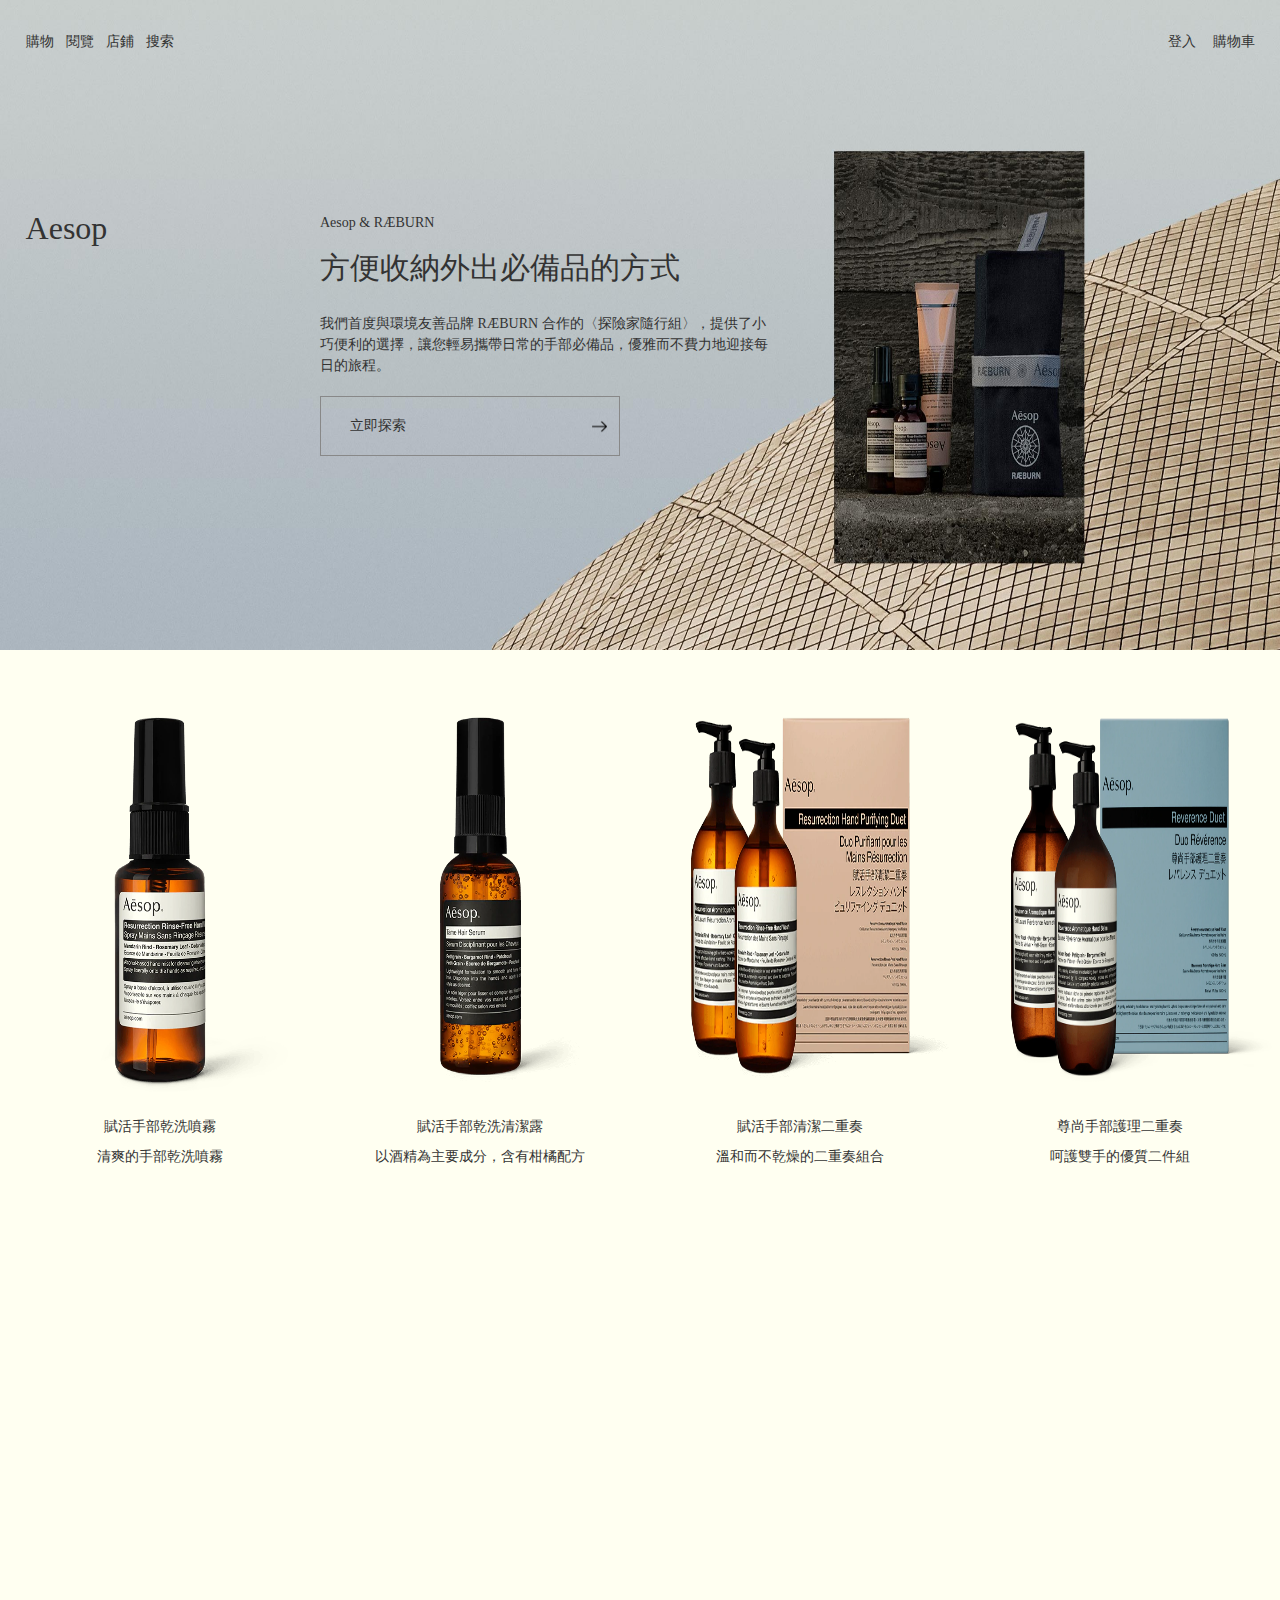
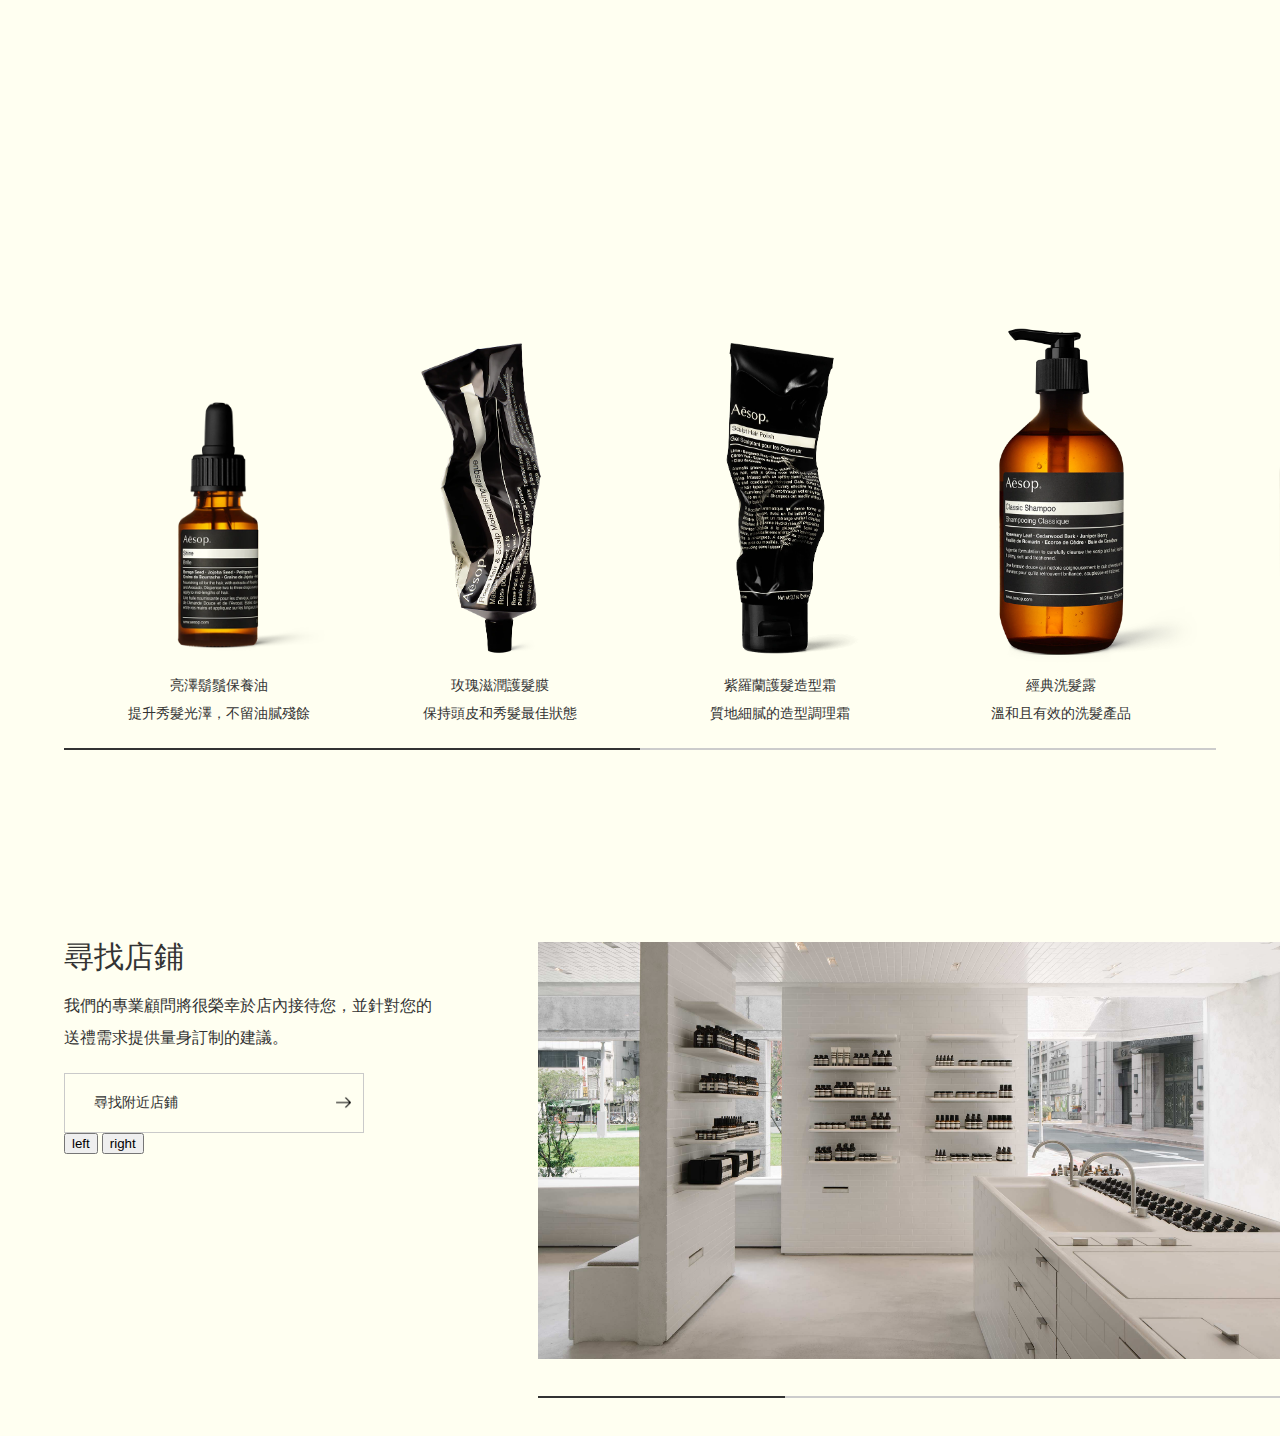
==== commit 51d0f391: "Merge pull request #14 from SamWang231654/dev" ====
--- a/index.html
+++ b/index.html
@@ -172,9 +172,9 @@
                 </div>
                 <div class="s5_progressBar"><span class="smallBar"></span></div>
                 <div class="storeName">
-                    <h2>大安</h2>
-                    <h2>台中</h2>
-                    <h2>高雄</h2>
+                    <h2>Aesop大安店</h2>
+                    <h2>台中新光三越中港店</h2>
+                    <h2>高雄漢神巨蛋店</h2>
                 </div>
             </div>
         </div>
--- a/css/index.css
+++ b/css/index.css
@@ -1,5 +1,6 @@
 * {
-  box-sizing: border-box;
+  -webkit-box-sizing: border-box;
+          box-sizing: border-box;
 }
 
 img {
@@ -12,6 +13,8 @@
 }
 
 div#aside {
+  display: -webkit-box;
+  display: -ms-flexbox;
   display: flex;
   position: absolute;
   left: 0;
@@ -19,9 +22,13 @@
   height: 100vh;
   border: 1px solid blue;
   background-color: #fffff1;
-  transform: translateX(-100%);
+  -webkit-transform: translateX(-100%);
+          transform: translateX(-100%);
   z-index: 2;
+  -webkit-transition: -webkit-transform 1.5s;
+  transition: -webkit-transform 1.5s;
   transition: transform 1.5s;
+  transition: transform 1.5s, -webkit-transform 1.5s;
 }
 
 div#aside div.left {
@@ -65,8 +72,12 @@
 div#aside div.middle ul.public_kind {
   display: none;
   margin-top: 58%;
+  -webkit-transition: -webkit-transform 1.5s;
+  transition: -webkit-transform 1.5s;
   transition: transform 1.5s;
-  transform: translateX(-10%);
+  transition: transform 1.5s, -webkit-transform 1.5s;
+  -webkit-transform: translateX(-10%);
+          transform: translateX(-10%);
 }
 
 div#aside div.middle ul.public_kind li {
@@ -82,9 +93,16 @@
   font-size: 26px;
 }
 
+div#aside div.middle ul.public_kind li.slowShow {
+  -webkit-transition: all 1.5s;
+  transition: all 1.5s;
+  opacity: 1;
+  -webkit-transform: translateX(10%);
+          transform: translateX(10%);
+}
+
 div#aside div.middle ul.mouseShow {
   display: block;
-  transform: translateX(-10%);
 }
 
 div#aside div.middle ul.public_kind > li:nth-child(1) {
@@ -108,6 +126,8 @@
 }
 
 div#background nav {
+  display: -webkit-box;
+  display: -ms-flexbox;
   display: flex;
   position: absolute;
   top: 5%;
@@ -133,6 +153,7 @@
   left: 0;
   width: 0%;
   border-bottom: 0px solid #333333;
+  -webkit-transition: all .5s;
   transition: all .5s;
 }
 
@@ -168,6 +189,8 @@
   position: absolute;
   width: 100%;
   top: 7%;
+  display: -webkit-box;
+  display: -ms-flexbox;
   display: flex;
 }
 
@@ -225,11 +248,18 @@
   background: none;
   border: 1px solid #888888;
   cursor: pointer;
-  display: flex;
-  justify-content: space-between;
-  align-items: center;
+  display: -webkit-box;
+  display: -ms-flexbox;
+  display: flex;
+  -webkit-box-pack: justify;
+      -ms-flex-pack: justify;
+          justify-content: space-between;
+  -webkit-box-align: center;
+      -ms-flex-align: center;
+          align-items: center;
   width: 300px;
   height: 60px;
+  -webkit-transition: all .5s;
   transition: all .5s;
 }
 
@@ -239,6 +269,7 @@
   font-weight: 400;
   color: #333333;
   margin-left: 8%;
+  -webkit-transition: all .5s;
   transition: all .5s;
 }
 
@@ -252,6 +283,8 @@
 }
 
 div#section02 {
+  display: -webkit-box;
+  display: -ms-flexbox;
   display: flex;
   margin-top: 5%;
 }
@@ -274,6 +307,7 @@
   left: 35%;
   width: 0%;
   border-bottom: 0px solid #333333;
+  -webkit-transition: all .5s;
   transition: all .5s;
 }
 
@@ -301,6 +335,8 @@
 }
 
 div#section03 div.section03Container {
+  display: -webkit-box;
+  display: -ms-flexbox;
   display: flex;
   width: 100%;
 }
@@ -311,6 +347,7 @@
   background-repeat: no-repeat;
   background-size: 300%;
   background-position: bottom center;
+  -webkit-transition: opacity,1s;
   transition: opacity,1s;
   opacity: 0;
 }
@@ -359,6 +396,7 @@
   background-repeat: no-repeat;
   background-size: 300%;
   background-position: bottom center;
+  -webkit-transition: opacity,1s;
   transition: opacity,1s;
   opacity: 0;
 }
@@ -407,9 +445,15 @@
 
 div#section04 {
   margin-top: 5%;
-  display: flex;
-  justify-content: center;
-  align-items: center;
+  display: -webkit-box;
+  display: -ms-flexbox;
+  display: flex;
+  -webkit-box-pack: center;
+      -ms-flex-pack: center;
+          justify-content: center;
+  -webkit-box-align: center;
+      -ms-flex-align: center;
+          align-items: center;
   overflow: hidden;
 }
 
@@ -421,8 +465,12 @@
   cursor: pointer;
   background-color: #333333;
   z-index: 3;
+  -webkit-transition: -webkit-transform 1s;
+  transition: -webkit-transform 1s;
   transition: transform 1s;
-  transform: translateX(-101%);
+  transition: transform 1s, -webkit-transform 1s;
+  -webkit-transform: translateX(-101%);
+          transform: translateX(-101%);
 }
 
 div#section04 button#leftArrow span#arrow1 {
@@ -430,8 +478,10 @@
   left: 40%;
   width: 20px;
   border: 1px solid #FFFEF2;
-  transform-origin: left;
-  transform: rotate(-16deg);
+  -webkit-transform-origin: left;
+          transform-origin: left;
+  -webkit-transform: rotate(-16deg);
+          transform: rotate(-16deg);
 }
 
 div#section04 button#leftArrow span#arrow2 {
@@ -439,8 +489,10 @@
   left: 40%;
   width: 20px;
   border: 1px solid #FFFEF2;
-  transform-origin: left;
-  transform: rotate(16deg);
+  -webkit-transform-origin: left;
+          transform-origin: left;
+  -webkit-transform: rotate(16deg);
+          transform: rotate(16deg);
 }
 
 div#section04 button#rightArrow {
@@ -451,8 +503,12 @@
   height: 80px;
   background-color: #333333;
   z-index: 3;
+  -webkit-transition: -webkit-transform .5s;
+  transition: -webkit-transform .5s;
   transition: transform .5s;
-  transform: translateX(101%);
+  transition: transform .5s, -webkit-transform .5s;
+  -webkit-transform: translateX(101%);
+          transform: translateX(101%);
 }
 
 div#section04 button#rightArrow span#arrow3 {
@@ -460,8 +516,10 @@
   left: 40%;
   width: 20px;
   border: 1px solid #FFFEF2;
-  transform-origin: right;
-  transform: rotate(-16deg);
+  -webkit-transform-origin: right;
+          transform-origin: right;
+  -webkit-transform: rotate(-16deg);
+          transform: rotate(-16deg);
 }
 
 div#section04 button#rightArrow span#arrow4 {
@@ -469,20 +527,30 @@
   left: 40%;
   width: 20px;
   border: 1px solid #FFFEF2;
-  transform-origin: right;
-  transform: rotate(16deg);
+  -webkit-transform-origin: right;
+          transform-origin: right;
+  -webkit-transform: rotate(16deg);
+          transform: rotate(16deg);
 }
 
 div#section04 div.section04Container {
+  display: -webkit-box;
+  display: -ms-flexbox;
   display: flex;
   width: 90%;
   margin: 0 auto;
-  align-items: flex-end;
+  -webkit-box-align: end;
+      -ms-flex-align: end;
+          align-items: flex-end;
+  -webkit-transition: -webkit-transform .5s;
+  transition: -webkit-transform .5s;
   transition: transform .5s;
+  transition: transform .5s, -webkit-transform .5s;
 }
 
 div#section04 div.section04Container .section_product {
-  flex-shrink: 0;
+  -ms-flex-negative: 0;
+      flex-shrink: 0;
   width: 25%;
 }
 
@@ -500,6 +568,7 @@
   left: 35%;
   width: 0%;
   border-bottom: 0px solid #333333;
+  -webkit-transition: all .5s;
   transition: all .5s;
 }
 
@@ -534,11 +603,16 @@
   width: 50%;
   height: 2px;
   background-color: #333333;
+  -webkit-transition: -webkit-transform 1.5s;
+  transition: -webkit-transform 1.5s;
   transition: transform 1.5s;
+  transition: transform 1.5s, -webkit-transform 1.5s;
 }
 
 div#section05 {
   margin-top: 15%;
+  display: -webkit-box;
+  display: -ms-flexbox;
   display: flex;
 }
 
@@ -581,11 +655,18 @@
   background: none;
   border: 1px solid #cacaca;
   cursor: pointer;
-  display: flex;
-  justify-content: space-between;
-  align-items: center;
+  display: -webkit-box;
+  display: -ms-flexbox;
+  display: flex;
+  -webkit-box-pack: justify;
+      -ms-flex-pack: justify;
+          justify-content: space-between;
+  -webkit-box-align: center;
+      -ms-flex-align: center;
+          align-items: center;
   width: 300px;
   height: 60px;
+  -webkit-transition: all .5s;
   transition: all .5s;
 }
 
@@ -595,6 +676,7 @@
   font-weight: 300;
   color: #333333;
   margin-left: 8%;
+  -webkit-transition: all .5s;
   transition: all .5s;
 }
 
@@ -612,6 +694,8 @@
 }
 
 div#section05 div.right div.carouselContainer div.carouselSlider {
+  display: -webkit-box;
+  display: -ms-flexbox;
   display: flex;
   width: 100%;
 }
@@ -620,7 +704,7 @@
   background-color: #ccc;
   height: 2px;
   width: 100%;
-  margin: 5% auto 5%;
+  margin: 5% auto 3%;
 }
 
 div#section05 div.right div.s5_progressBar span.smallBar {
@@ -628,10 +712,29 @@
   width: 33.3%;
   height: 2px;
   background-color: #333333;
+  -webkit-transition: -webkit-transform 1.5s;
+  transition: -webkit-transform 1.5s;
   transition: transform 1.5s;
+  transition: transform 1.5s, -webkit-transform 1.5s;
+}
+
+div#section05 div.right div.storeName {
+  position: relative;
+  height: 15px;
 }
 
 div#section05 div.right div.storeName h2 {
-  display: inline-block;
+  position: absolute;
+  font-size: 14px;
+  font-family: 'Noto Sans TC';
+  font-weight: 300;
+  color: #333333;
+  -webkit-transition: all,1s;
+  transition: all,1s;
+  opacity: 0;
+}
+
+div#section05 div.right div.storeName h2.store {
+  opacity: 1;
 }
 /*# sourceMappingURL=index.css.map */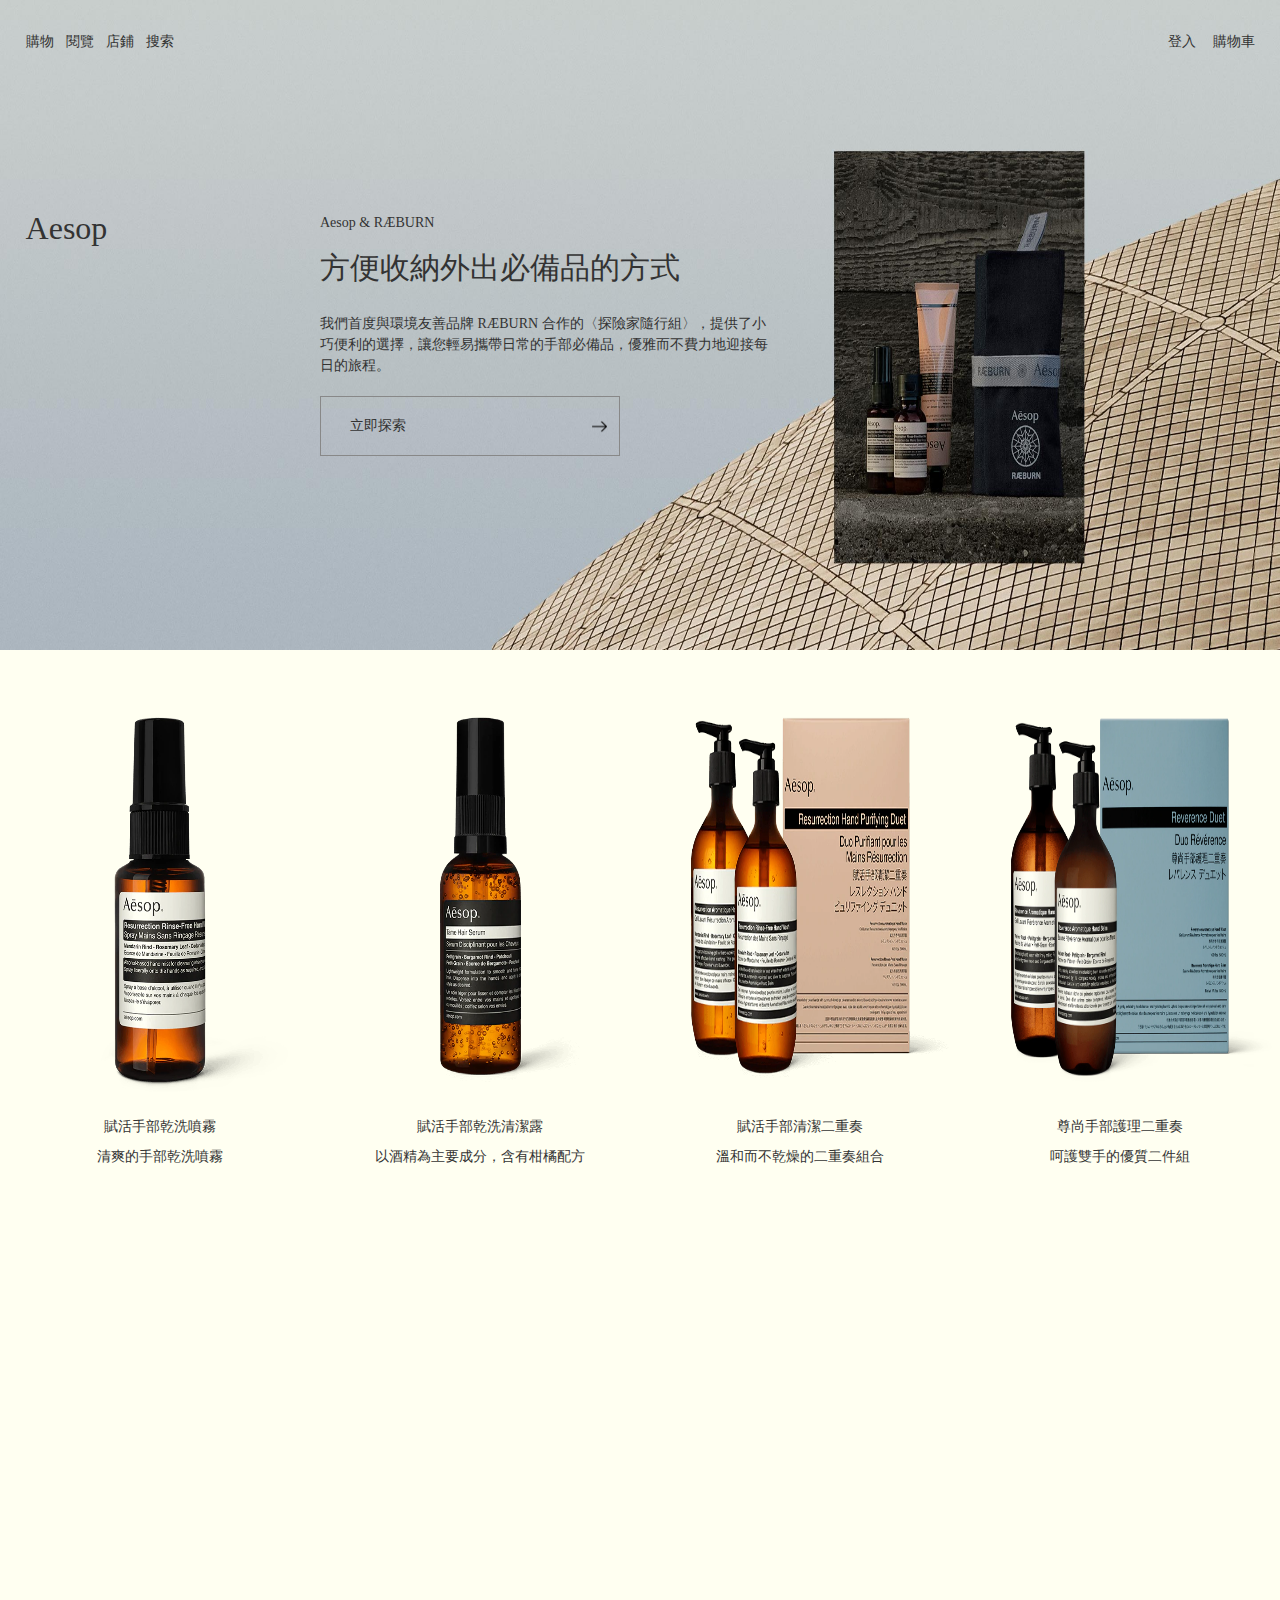
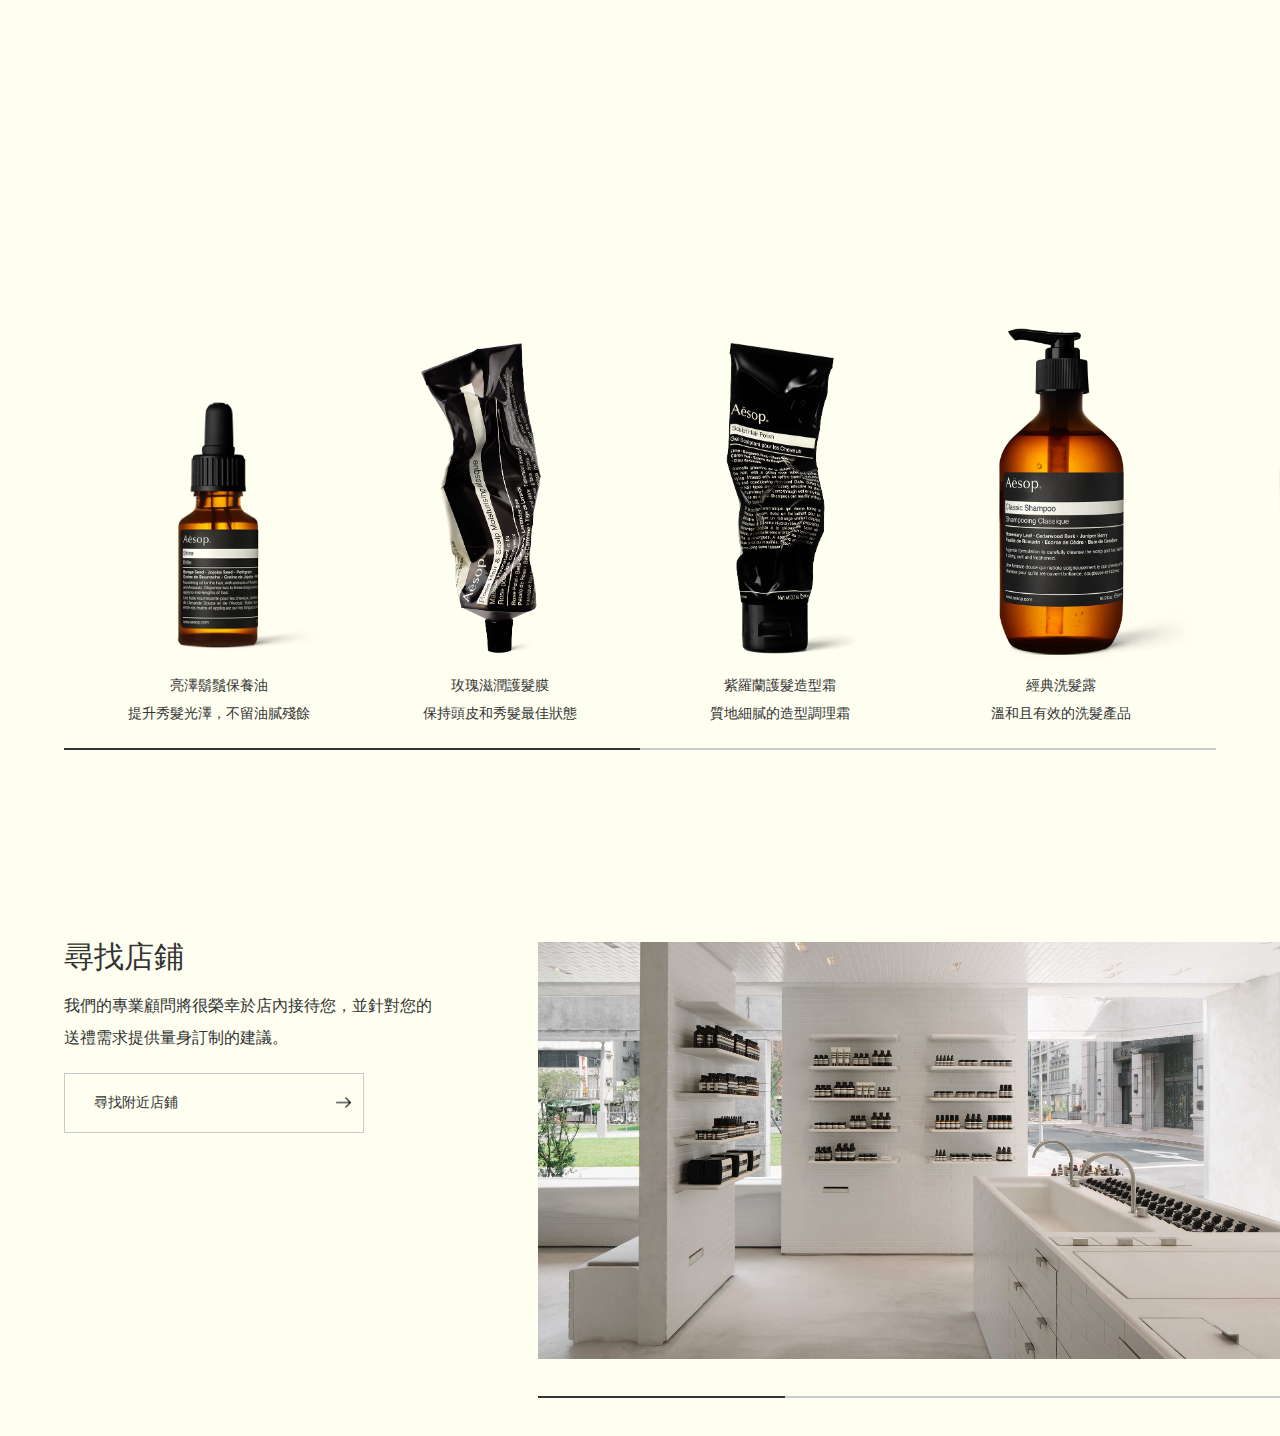
==== commit 35b5670b: "Merge pull request #15 from SamWang231654/dev" ====
--- a/index.html
+++ b/index.html
@@ -86,7 +86,7 @@
             </ul>
         </div>
         <div class="right"></div>
-        <img src="./img/icon-cancel.svg" alt="" id="asideCancel">
+        <img src="./img/icon-cancel2.svg" alt="" id="asideCancel">
     </div>
     <div id="background">
         <nav>
@@ -157,8 +157,8 @@
             <a><button class="button">
                     <span>尋找附近店鋪</span><img src="./img/right-arrow.png" alt="">
                 </button></a>
-            <button id="s05left">left</button>
-            <button id="s05right">right</button>
+            <!-- <button id="s05left">left</button>
+            <button id="s05right">right</button> -->
         </div>
         <div class="right">
             <div class="carouselContainer">
